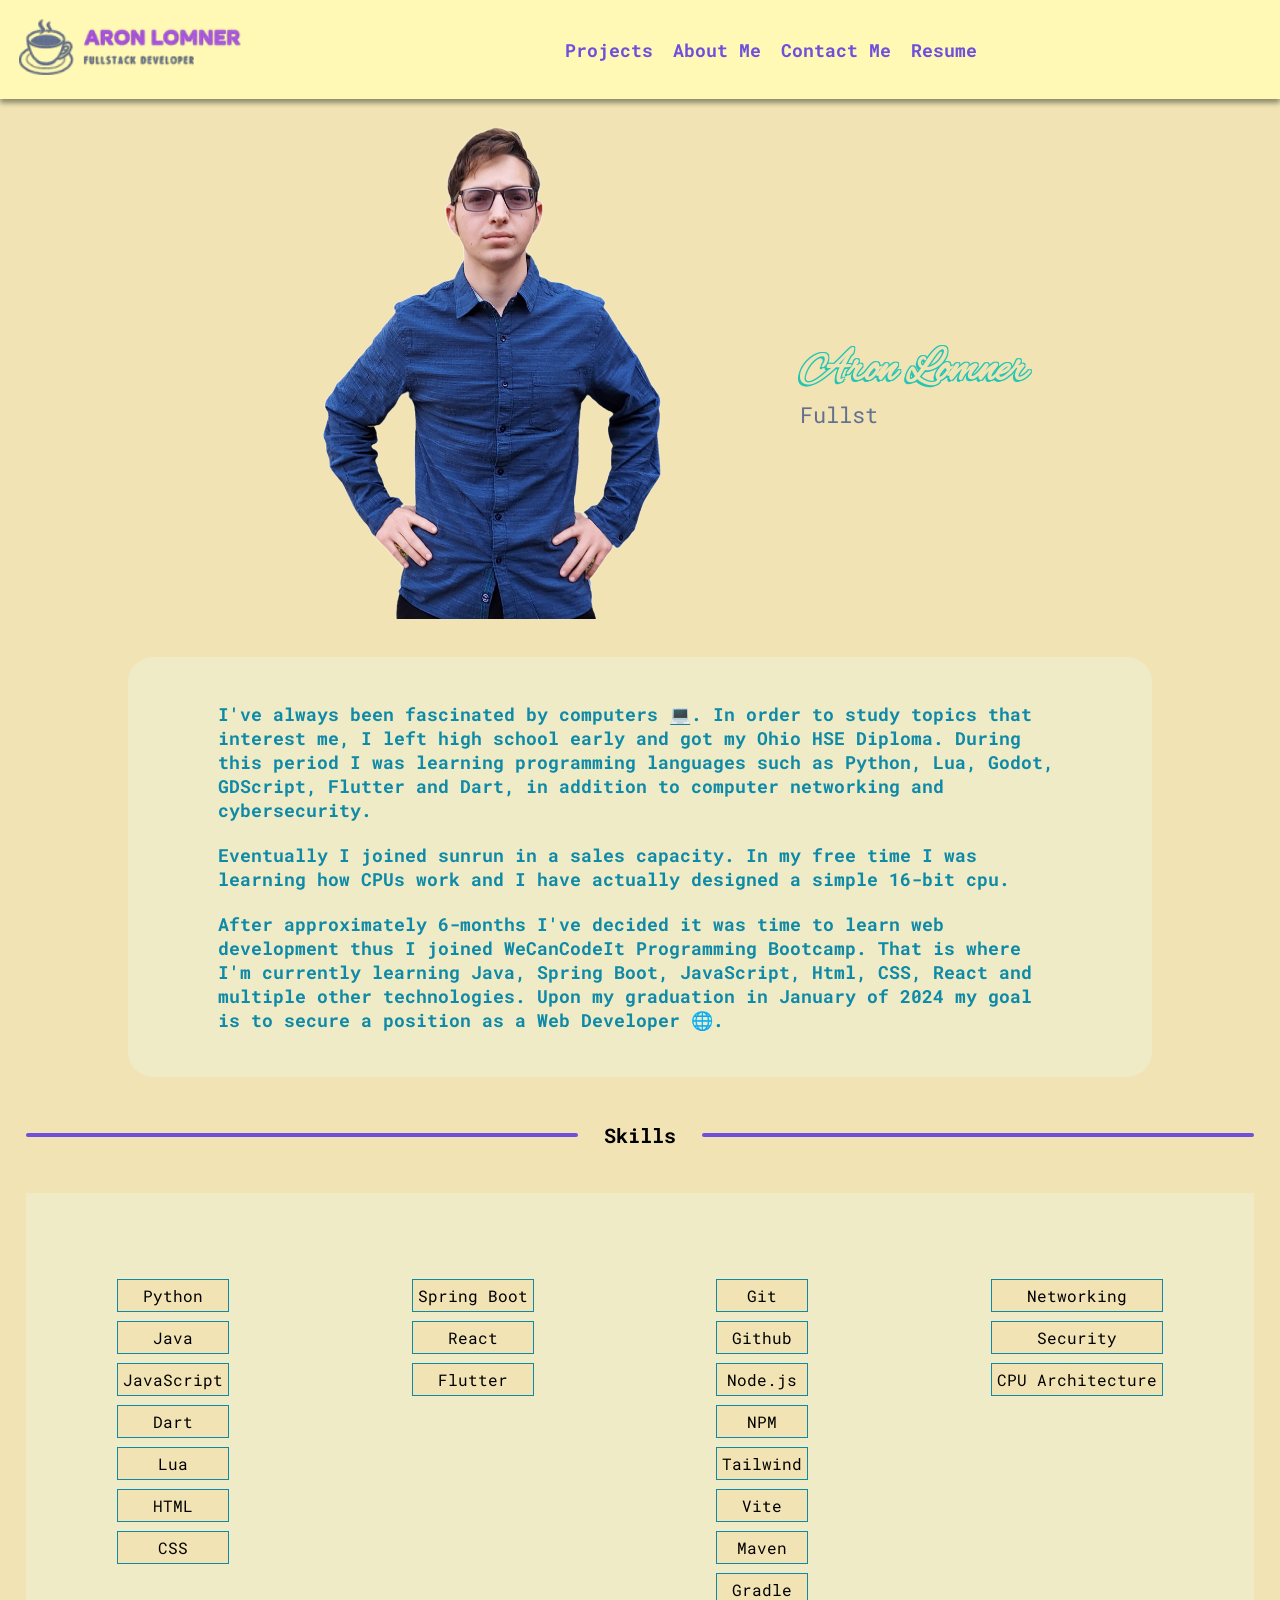
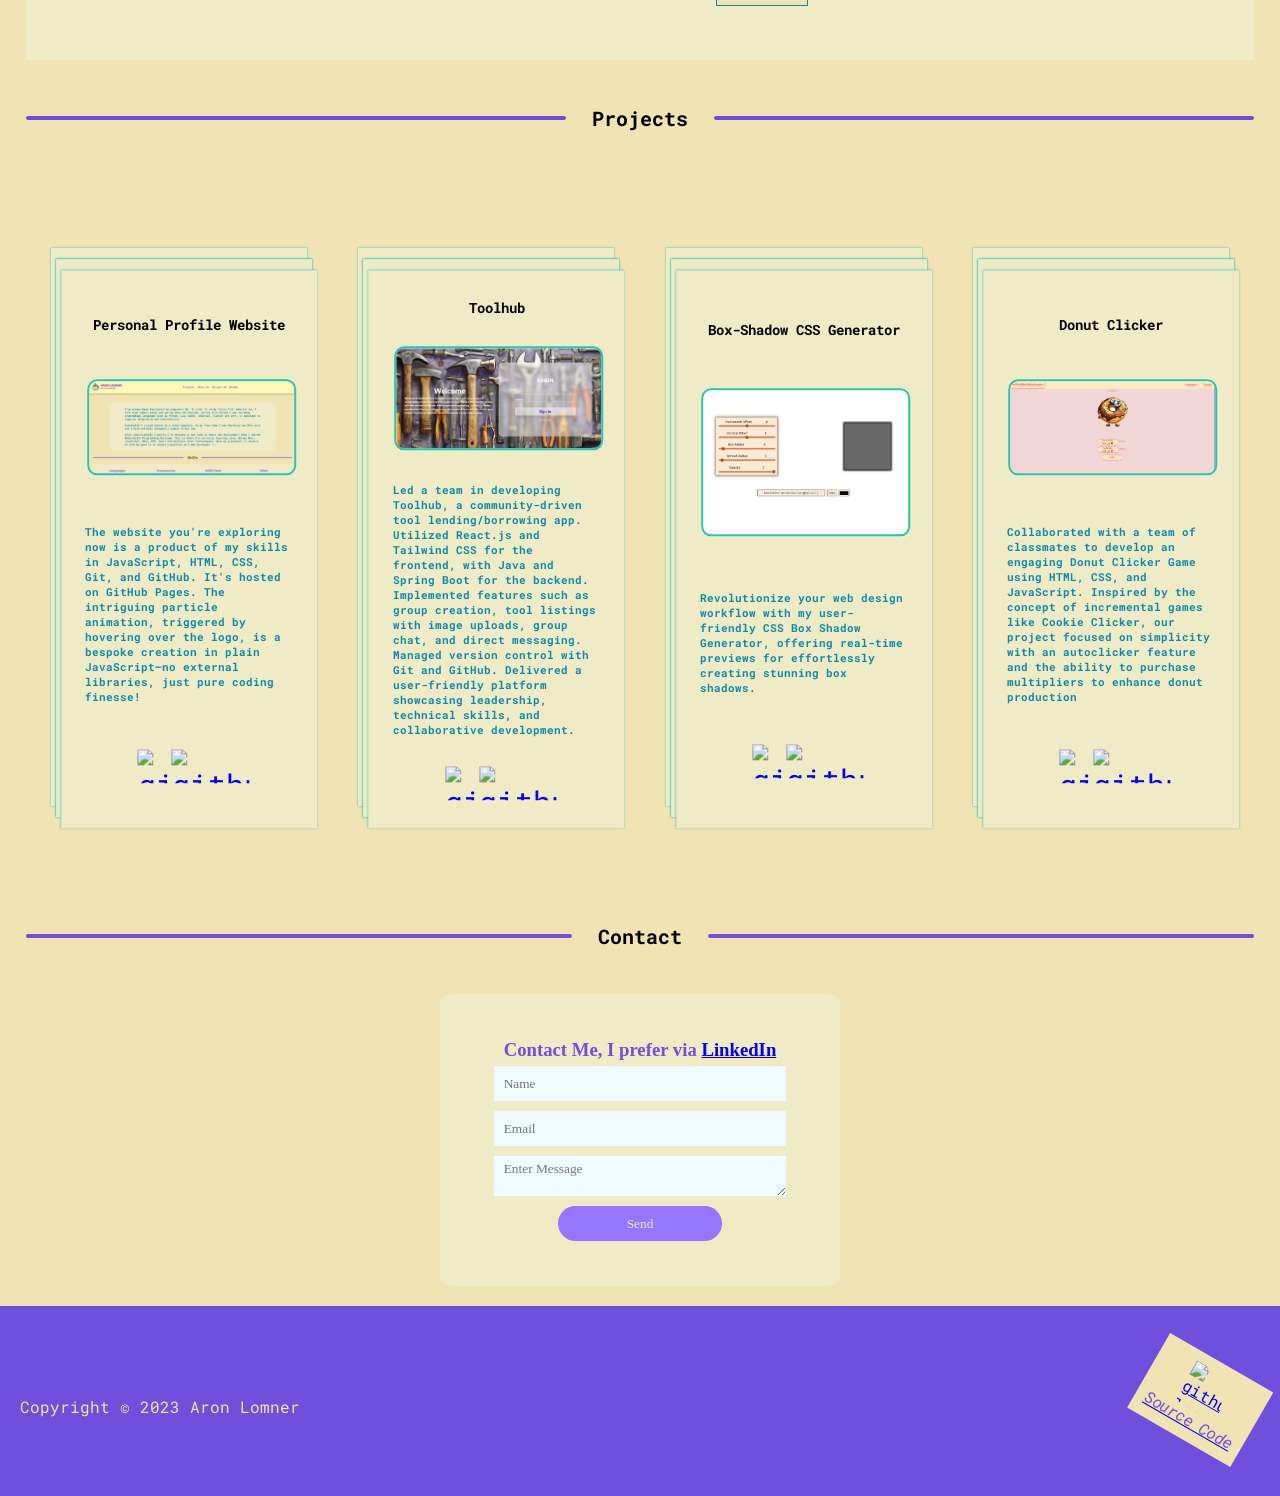
==== index.html @ 86269d7e "updated toolhub image link index.html" ====
<!DOCTYPE html>
<html lang="en">
  <head>
    <meta charset="UTF-8" />
    <meta name="viewport" content="width=device-width, initial-scale=1.0" />
    <link rel="stylesheet" href="styles.css" />
    <link rel="preconnect" href="https://fonts.googleapis.com" />
    <link rel="preconnect" href="https://fonts.gstatic.com" crossorigin />
    <link
      href="https://fonts.googleapis.com/css2?family=Orbitron&display=swap"
      rel="stylesheet"
    />
    <link
      href="https://fonts.googleapis.com/css2?family=Roboto+Mono&display=swap"
      rel="stylesheet"
    />
    <link
      href="https://fonts.googleapis.com/css2?family=Kumar+One+Outline&display=swap"
      rel="stylesheet"
    />
    <link
      href="https://fonts.googleapis.com/css2?family=Knewave&display=swap"
      rel="stylesheet"
    />
    <link
      href="https://fonts.googleapis.com/css2?family=Alex+Brush&display=swap"
      rel="stylesheet"
    />
    <title>Aron Lomner</title>
  </head>

  <body>
    <div id="navbar">
      <a href="/" id="logo"></a>
      <div class="buttons">
        <div id="projects"><a href="#projects-section">Projects</a></div>
        <div id="about-me"><a href="#bio">About Me</a></div>
        <div id="contact"><a href="#contact-section">Contact Me</a></div>
        <div id="resume">
          <a
            href="/assets//other/public_software_engineer_resume.pdf"
            target="_blank"
            >Resume</a
          >
        </div>
      </div>
      <div id="hamburger-menu">
        <div class="line l1"></div>
        <div class="line l2"></div>
        <div class="line l3"></div>
      </div>
    </div>
    <div id="cover">
      <div id="section">
        <img id="me" src="/assets/images/me3.png" alt="picture of me" />
        <div id="container">
          <div id="greeting"></div>
          <div id="name"></div>
          <div id="occupation"></div>
        </div>
      </div>
      <div id="bio">
        <p>
          I've always been fascinated by computers 💻. In order to study topics
          that interest me, I left high school early and got my Ohio HSE
          Diploma. During this period I was learning programming languages such
          as Python, Lua, Godot, GDScript, Flutter and Dart, in addition to
          computer networking and cybersecurity.
        </p>
        <br />
        <p>
          Eventually I joined sunrun in a sales capacity. In my free time I was
          learning how CPUs work and I have actually designed a simple 16-bit
          cpu.
        </p>
        <br />
        <p>
          After approximately 6-months I've decided it was time to learn web
          development thus I joined WeCanCodeIt Programming Bootcamp. That is
          where I'm currently learning Java, Spring Boot, JavaScript, Html, CSS,
          React and multiple other technologies. Upon my graduation in January
          of 2024 my goal is to secure a position as a Web Developer 🌐.
        </p>
      </div>
    </div>
    <div class="divider">
      <div class="divline"></div>
      <div class="divider_text">Skills</div>
      <div class="divline"></div>
    </div>
    <div class="skills_section">
      <ul class="skill_category">
        <h1 class="skill_title">Languages</h1>
        <li class="skill">Python</li>
        <li class="skill">Java</li>
        <li class="skill">JavaScript</li>
        <li class="skill">Dart</li>
        <li class="skill">Lua</li>
        <li class="skill">HTML</li>
        <li class="skill">CSS</li>
      </ul>
      <ul class="skill_category">
        <h1 class="skill_title">Frameworks</h1>
        <li class="skill">Spring Boot</li>
        <li class="skill">React</li>
        <li class="skill">Flutter</li>
      </ul>
      <ul class="skill_category">
        <h1 class="skill_title">Build Tools</h1>
        <li class="skill">Git</li>
        <li class="skill">Github</li>
        <li class="skill">Node.js</li>
        <li class="skill">NPM</li>
        <li class="skill">Tailwind</li>
        <li class="skill">Vite</li>
        <li class="skill">Maven</li>
        <li class="skill">Gradle</li>
      </ul>
      <ul class="skill_category">
        <h1 class="skill_title">Other</h1>
        <p class="skill">Networking</p>
        <p class="skill">Security</p>
        <p class="skill">CPU Architecture</p>
      </ul>
    </div>
    <div class="divider">
      <div class="divline"></div>
      <div class="divider_text">Projects</div>
      <div class="divline"></div>
    </div>
    <div id="projects-section">
      <div class="project_container">
        <div class="project_bg bg0"></div>
        <div class="project_bg bg1"></div>
        <div class="project_bg bg2"></div>
        <div class="project_bg bg3 project">
          <h1 class="project_title">Personal Profile Website</h1>
          <a class="project_img_anchor" href="/" target="_blank"
            ><img
              class="project_img"
              src="/assets/images/personalprofile.png"
              alt="this website"
          /></a>

          <p class="project_description">
            The website you're exploring now is a product of my skills in
            JavaScript, HTML, CSS, Git, and GitHub. It's hosted on GitHub Pages.
            The intriguing particle animation, triggered by hovering over the
            logo, is a bespoke creation in plain JavaScript—no external
            libraries, just pure coding finesse!
          </p>
          <div class="icons">
            <a
              href="https://github.com/Aron-Lomner/aron-lomner.github.io"
              target="_blank"
              class="github_icon"
              ><img
                src="/assets/images/github-mark.png"
                alt="github-logo"
                class="icon_logo"
              />
              <img
                src="/assets//images/GitHub_Logo.png"
                alt="github-text-logo"
                class="test_logo"
              />
            </a>
          </div>
        </div>
      </div>
      <div class="project_container">
        <div class="project_bg bg0"></div>
        <div class="project_bg bg1"></div>
        <div class="project_bg bg2"></div>
        <div class="project_bg bg3 project">
          <h1 class="project_title">Toolhub</h1>
          <a
            class="project_img_anchor"
              href="https://github.com/Aron-Lomner/tool_hub.git"
            target="_blank"
            ><img
              class="project_img"
              src="/assets/images/toolhub.png"
              alt="toolhub web app"
          /></a>

          <p class="project_description">
            Led a team in developing Toolhub, a community-driven tool
            lending/borrowing app. Utilized React.js and Tailwind CSS for the
            frontend, with Java and Spring Boot for the backend. Implemented
            features such as group creation, tool listings with image uploads,
            group chat, and direct messaging. Managed version control with Git
            and GitHub. Delivered a user-friendly platform showcasing
            leadership, technical skills, and collaborative development.
          </p>
          <div class="icons">
            <a
              href="https://github.com/Aron-Lomner/tool_hub.git"
              target="_blank"
              class="github_icon"
              ><img
                src="/assets/images/github-mark.png"
                alt="github-logo"
                class="icon_logo"
              />
              <img
                src="/assets//images/GitHub_Logo.png"
                alt="github-text-logo"
                class="test_logo"
              />
            </a>
          </div>
        </div>
      </div>
      <div class="project_container">
        <div class="project_bg bg0"></div>
        <div class="project_bg bg1"></div>
        <div class="project_bg bg2"></div>
        <div class="project_bg bg3 project">
          <h1 class="project_title">Box-Shadow CSS Generator</h1>
          <a
            class="project_img_anchor"
            href="https://www.aronlomner.com/css-box-shadow-generator/"
            target="_blank"
            ><img
              class="project_img"
              src="/assets/images/shadow-gen.png"
              alt="box shadow generator website"
          /></a>

          <p class="project_description">
            Revolutionize your web design workflow with my user-friendly CSS Box
            Shadow Generator, offering real-time previews for effortlessly
            creating stunning box shadows.
          </p>
          <div class="icons">
            <a
              href="https://github.com/Aron-Lomner/css-box-shadow-generator"
              target="_blank"
              class="github_icon"
              ><img
                src="/assets/images/github-mark.png"
                alt="github-logo"
                class="icon_logo"
              />
              <img
                src="/assets//images/GitHub_Logo.png"
                alt="github-text-logo"
                class="test_logo"
              />
            </a>
          </div>
        </div>
      </div>
      <div class="project_container">
        <div class="project_bg bg0"></div>
        <div class="project_bg bg1"></div>
        <div class="project_bg bg2"></div>
        <div class="project_bg bg3 project">
          <h1 class="project_title">Donut Clicker</h1>
          <a
            class="project_img_anchor"
            href="https://www.aronlomner.com/Donut_Clicker/"
            target="_blank"
            ><img
              class="project_img"
              src="/assets/images/donut_clickerpng.png"
              alt="donut clicker game"
          /></a>

          <p class="project_description">
            Collaborated with a team of classmates to develop an engaging Donut
            Clicker Game using HTML, CSS, and JavaScript. Inspired by the
            concept of incremental games like Cookie Clicker, our project
            focused on simplicity with an autoclicker feature and the ability to
            purchase multipliers to enhance donut production
          </p>
          <div class="icons">
            <a
              href="https://github.com/Aron-Lomner/Donut_Clicker/"
              target="_blank"
              class="github_icon"
              ><img
                src="/assets/images/github-mark.png"
                alt="github-logo"
                class="icon_logo"
              />
              <img
                src="/assets//images/GitHub_Logo.png"
                alt="github-text-logo"
                class="test_logo"
              />
            </a>
          </div>
        </div>
      </div>
    </div>
    <div class="divider">
      <div class="divline"></div>
      <div class="divider_text">Contact</div>
      <div class="divline"></div>
    </div>
    <div id="contact-section">
      <div id="contact-parent">
        <!-- a6091169-d56b-48b0-9ea2-58126f3c40ed -->
        <form
          action="https://api.web3forms.com/submit"
          method="POST"
          class="contact"
        >
          <h3 class="contact">
            Contact Me, I prefer via
            <a href="https://www.linkedin.com/in/aron-lomner-032643299/"
              >LinkedIn</a
            >
          </h3>
          <input
            type="hidden"
            name="access_key"
            value="a6091169-d56b-48b0-9ea2-58126f3c40ed"
          />
          <input
            class="contact"
            type="text"
            name="name"
            required
            placeholder="Name"
          />
          <input
            class="contact"
            type="email"
            name="email"
            required
            placeholder="Email"
          />
          <textarea
            placeholder="Enter Message"
            class="contact"
            name="message"
            required
          ></textarea>
          <input
            type="hidden"
            name="redirect"
            value="https://web3forms.com/success"
          />
          <button class="contact" type="submit">Send</button>
        </form>
      </div>
    </div>
    <footer>
      <p class="footer">Copyright ©️ 2023 Aron Lomner</p>
      <a
        href="https://github.com/Aron-Lomner/aron-lomner.github.io"
        target="_blank"
        class="footer"
      >
        <img
          src="assets/images/github-mark.png"
          alt="github logo"
          class="footer"
        />
        <p class="footer view-source">Source Code</p>
      </a>
    </footer>
  </body>
  <script type="module" src="/js/particles.js"></script>
  <script type="module" src="/js/main.js"></script>
</html>
---- styles.css ----
/* #627091
#A650DC */
:root {
    --main-color: rgb(241, 227, 179);
    --second-bg: rgb(238, 235, 198);
    --secondary-color: #0e8aa8;
    --color3: rgb(36, 197, 181);
    --color4: rgb(7, 107, 99);
    --purple: #6e50dc;
    --purple-light: #9476ff;
    --navbar: rgb(255, 249, 181);
    --navbar-shadow: rgb(141, 140, 107);
}

* {
    margin: 0;
    padding: 0;
}

body {
    background-color: var(--main-color);
    color: var(--color5);
    font-family: "Roboto Mono";
}



/* navbar */
#navbar {
    z-index: 10;
    position: sticky;
    top: 0px;
    display: flex;
    justify-content: space-between;
    align-items: center;
    background-color: var(--navbar);
    color: var(--purple);
    box-shadow: 0px 4px 5px 0px var(--navbar-shadow);
}

.buttons {
    display: flex;
}

.buttons div {
    margin: 10px;
}

.buttons a {
    color: inherit;
    text-decoration: none;
    font-size: large;
    font-weight: bold;
}

.buttons a:hover {
    text-decoration: underline var(--secondary-color) 3px;
}

#logo {
    margin: 10px;
}



#hamburger-menu {
    display: hidden;
}



/* Cover */
#section {
    display: flex;
    flex-wrap: wrap;
    justify-content: center;
    align-items: center;
    margin: 0px 10% 0px 10%;
    /* border-bottom: 2px solid #27d2fd; */
}

#me {
    margin: 20px 50px 20px 20px;
    width: 500px;
    max-width: 70vw;
}

#greeting {
    color: var(--purple);
    font-size: 28px;
    font-weight: 700;
    font-family: "kumar One Outline";
    text-align: center;
}

#name {
    color: var(--main-color);
    text-shadow: -2px 2px 0px var(--color3),
        1px -1px 0px var(--color3), 1px 1px 0px var(--color3),
        -1px -1px 0px var(--color3);
    font-family: "Alex Brush";
    font-size: 46px;
    font-weight: 800;
}

#occupation {
    color: #627091;
    font-size: 22px;
    width: 251px;
    margin-bottom: 2vh;
}

#bio {
    background-color: var(--second-bg);
    border-radius: 25px;
    margin-left: 10vw;
    margin-right: 10vw;
    padding: 5vh 7vw;
}

#bio p {
    color: var(--secondary-color);
    font-family: "Roboto Mono";
    font-size: large;
    font-weight: bold;
}

/* Divide */
.divider {
    display: flex;
    justify-content: center;
    align-items: center;
    margin: 5vh 2vw;
}

.divline {
    height: 4px;
    width: 100vw;
    background-color: var(--purple);
    border-radius: 50px;
}

.divider_text {
    margin: 0px 2vw;
    font-size: 20px;
    font-weight: 900;
}

/* Skills */
.skills_section {
    background: var(--second-bg);
    display: flex;
    justify-content: space-around;
    flex-wrap: wrap;
    margin: 2vh 2vw;
}

.skill_category {
    list-style: none;
    padding: 5vh 5vw;
}

.skill_title {
    font-family: "kumar One Outline";
    color: var(--purple);
    font-size: large;
    text-align: center;
}

.skill {
    background: var(--main-color);
    margin: 1vh 1vw;
    padding: 5px;
    text-align: center;
    border: var(--secondary-color) solid 1px;
    /* border-radius: 25px; */
}

/* Project*/
#projects-section {
    display: flex;
    flex-direction: row;
    flex-wrap: wrap;
    justify-content: center;
    align-items: center;
}

.project_container {
    margin: 8vh 2vw;
}

.project_bg {
    width: 20vw;
    min-width: 230px;
    min-height: 62vh;
    background-color: var(--second-bg);
    box-shadow: 0px 0px 2px 0px var(--color3);
}

@media screen and (min-width: 601px) {


    .bg1,
    .bg2,
    .bg3 {
        position: absolute;
        transition: transform 0.5s ease;
    }

    .bg1 {
        z-index: 1;
        transform: translate(2%, -98%);
    }

    .bg2 {
        z-index: 2;
        transform: translate(2%, -98%);
    }

    .bg3 {
        z-index: 3;
        transform: translate(4%, -96%);
    }

    .project_container:hover .bg1 {
        transform: translate(4%, -96%);
    }

    .project_container:hover .bg2 {
        transform: translate(8%, -92%);
    }

    .project_container:hover .bg3 {
        transform: translate(12%, -88%);
    }
}

.project {
    display: flex;
    flex-direction: column;
    justify-content: space-evenly;
    align-items: center;
    width: 20vw;
}

.project_title {
    font-size: 14px;
    font-family: "Roboto Mono";
    text-align: center;
}

.project_img_anchor {
    width: 80%;
}

.project_img {
    width: 100%;
    border-radius: 10px;
    border: 2px solid var(--color3);
    transition: transform .5s ease;
}

.project_img:hover {
    transform: scale(1.25);
}

.project_description {
    color: var(--secondary-color);
    font-family: "Roboto Mono";
    font-size: 11px;
    font-weight: bold;
    margin: 0px 24px;
}

.icons {
    display: flex;
    flex-direction: row;
    justify-content: space-around;
    align-items: center;
    width: 100%;
}

.github_icon {
    height: 34px;
    aspect-ratio: 125/41;
    border-radius: 10px;
    margin: 0px;
}

.github_icon .icon_logo {
    height: 100%;

    aspect-ratio: 1;
}

.github_icon .test_logo {
    width: 80%;
}

.icons a {
    text-decoration: none;
    font-size: 30px;
    display: flex;
}


/* Contact me */
#contact-section {
    display: flex;
    justify-content: center;
}

#contact-parent {
    background: var(--second-bg);
    display: flex;
    justify-content: center;
    padding: 5vh 5vw;
    /* min-width: 50vw; */
    margin-bottom: 20px;
    border-radius: 10px;

}

h3.contact {
    color: var(--purple);
    font-family: "Roboto";
}

form.contact {
    display: flex;
    flex-direction: column;
    align-items: center;
}

input.contact,
textarea.contact {
    margin: 5px;
    height: 35px;
    min-width: 100%;
    border: none;
    border-radius: none;
    background-color: rgb(240, 251, 255);
    padding: 0px 10px;
    font-family: "Roboto";
}

input.contact:focus,
textarea.contact:focus {
    outline: none;
}

textarea.contact {
    padding-top: 5px;
}

button.contact {
    background-color: var(--purple-light);
    border: none;
    border-radius: 100px;
    height: 35px;
    min-width: 60%;
    color: var(--second-bg);
    font-family: "Roboto";
    margin-top: 5px;

}

button.contact:hover {
    background-color: var(--purple);
    cursor: pointer;
}

/* Footer */
footer {
    display: flex;
    align-items: center;
    justify-content: space-between;
    background-color: var(--purple);
    color: var(--main-color);
    padding: 10px 0px 0px 0px;
    height: 20vh;
    overflow-x: hidden;
    padding-left: 20px;
}

a.footer {
    right: 10px;
    display: flex;
    flex-direction: column;
    justify-content: center;
    align-items: center;
    background-color: var(--main-color);
    padding: 10px;
    margin: 10px;
    transform: rotateZ(30deg) translateX(-10%);
    transition: transform .5s ease;
}

a.footer:hover {
    transform: rotateZ(0deg);
}

img.footer {
    height: 5vh;
    width: 5vh;
}

p.footer.view-source {
    color: var(--purple);
    font-style: italic;
    text-align: center;
}

@media screen and (max-width: 600px) {
    a.footer {
        transform: rotate(0deg);
        margin: 0px;
    }

    footer {
        margin-right: 5px;
        margin-bottom: 5px;
    }

    .buttons {
        display: block;
        min-height: 100vh;
        position: fixed;
        flex-direction: column;
        top: 0;
        left: -250px;
        width: 250px;
        height: 100%;
        padding: 15vh 0px 0px 0px;
        background-color: var(--second-bg);
        transition: left 0.5s ease;
        z-index: 1;
    }

    .buttons.selected {
        left: 0px;
        padding: 15vh 0px 0px 0px;
    }

    .bg0,
    .bg1,
    .bg2 {
        display: none;
    }

    .bg3 {
        position: static;
    }

    .project_container {
        margin: 5vw 2vw;
    }

    .project_img:hover {
        transform: none;
    }

    #logo {
        margin-left: auto;
        margin-right: auto;
    }

    #hamburger-menu {
        display: flex;
        flex-direction: column;
        margin-right: 5vw;
        z-index: 2;
    }

    #hamburger-menu .line {
        display: visible;
        background-color: var(--purple);
        width: 40px;
        height: 5px;
        margin-top: 5px;
        border-radius: 10px;
        transition: transform 0.5s ease;
    }

    #hamburger-menu .l2 {
        transition: width .5s ease;
    }

    #hamburger-menu.selected .l2 {
        width: 0px;
    }


    #hamburger-menu.selected .l1 {
        transform: translateY(10px) rotate(45deg);
    }

    #hamburger-menu.selected .l3 {
        transform: translateY(-10px) rotate(-45deg);

    }




    #bio p {
        font-size: 11px;
        font-weight: normal;
    }


}

/* Make projects smaller to ensure the project transform animation doesn't push off screen and induce horizontal scroll bar for tiny screens (Galaxy Fold) */
@media screen and (max-width:300px) {
    .project_bg {
        min-width: 200px;
    }
}
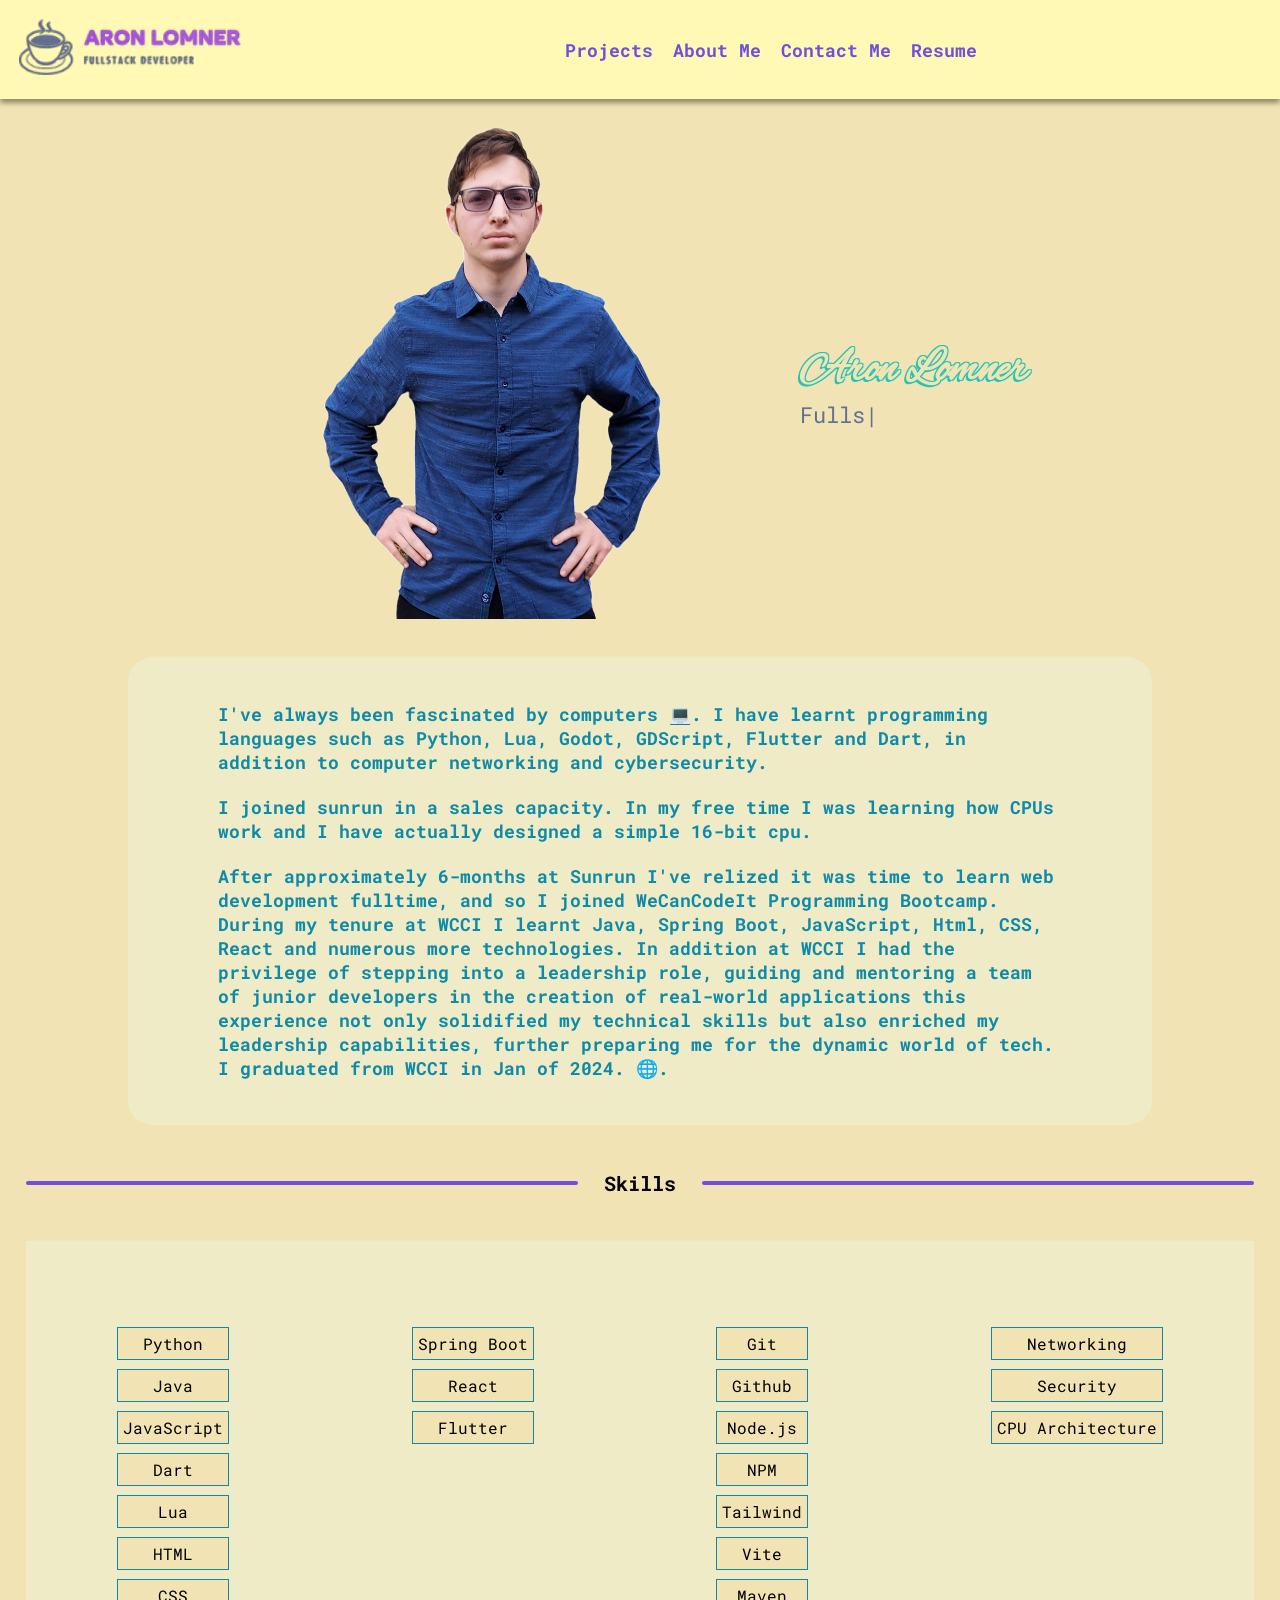
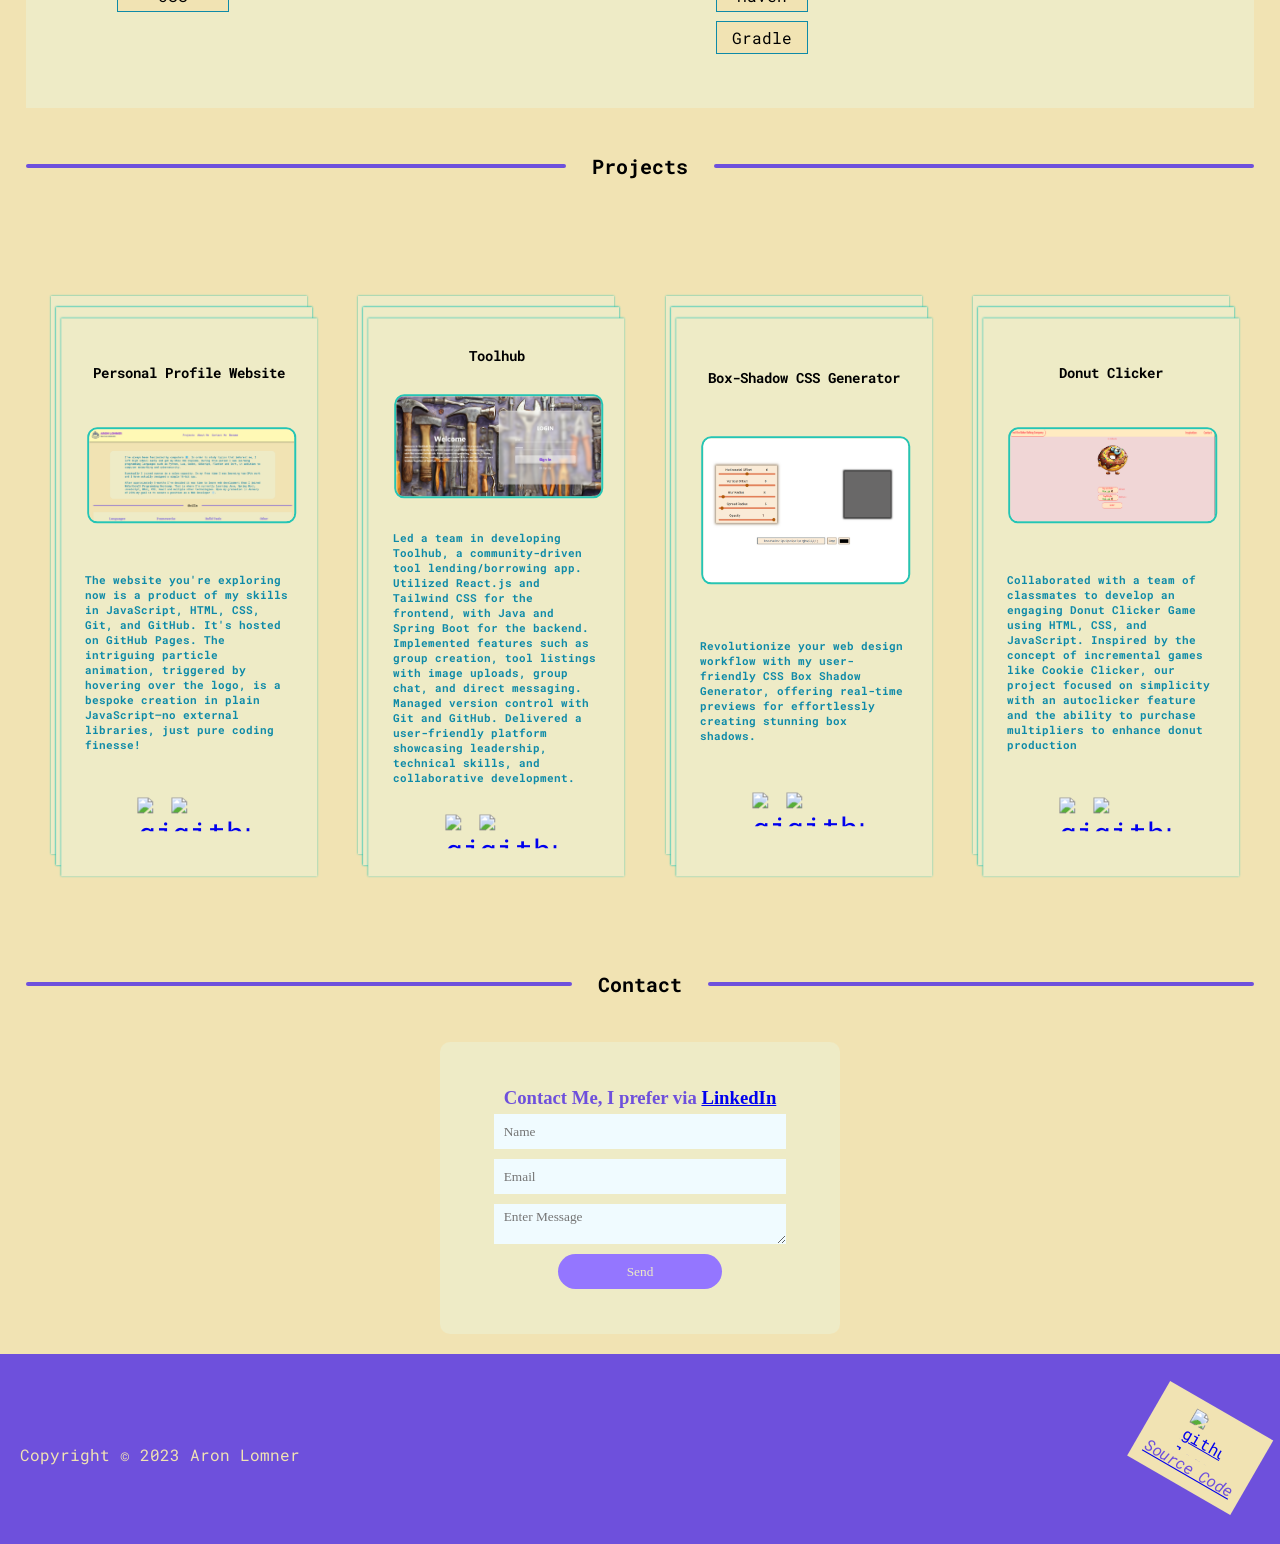
==== commit f26003c9: "Edited bio" ====
--- a/index.html
+++ b/index.html
@@ -61,25 +61,27 @@
       </div>
       <div id="bio">
         <p>
-          I've always been fascinated by computers 💻. In order to study topics
-          that interest me, I left high school early and got my Ohio HSE
-          Diploma. During this period I was learning programming languages such
-          as Python, Lua, Godot, GDScript, Flutter and Dart, in addition to
-          computer networking and cybersecurity.
+          I've always been fascinated by computers 💻. I have learnt programming
+          languages such as Python, Lua, Godot, GDScript, Flutter and Dart, in
+          addition to computer networking and cybersecurity.
         </p>
         <br />
         <p>
-          Eventually I joined sunrun in a sales capacity. In my free time I was
-          learning how CPUs work and I have actually designed a simple 16-bit
-          cpu.
+          I joined sunrun in a sales capacity. In my free time I was learning
+          how CPUs work and I have actually designed a simple 16-bit cpu.
         </p>
         <br />
         <p>
-          After approximately 6-months I've decided it was time to learn web
-          development thus I joined WeCanCodeIt Programming Bootcamp. That is
-          where I'm currently learning Java, Spring Boot, JavaScript, Html, CSS,
-          React and multiple other technologies. Upon my graduation in January
-          of 2024 my goal is to secure a position as a Web Developer 🌐.
+          After approximately 6-months at Sunrun I've relized it was time to
+          learn web development fulltime, and so I joined WeCanCodeIt
+          Programming Bootcamp. During my tenure at WCCI I learnt Java, Spring
+          Boot, JavaScript, Html, CSS, React and numerous more technologies. In
+          addition at WCCI I had the privilege of stepping into a leadership
+          role, guiding and mentoring a team of junior developers in the
+          creation of real-world applications this experience not only
+          solidified my technical skills but also enriched my leadership
+          capabilities, further preparing me for the dynamic world of tech. I
+          graduated from WCCI in Jan of 2024. 🌐.
         </p>
       </div>
     </div>
@@ -176,7 +178,7 @@
           <h1 class="project_title">Toolhub</h1>
           <a
             class="project_img_anchor"
-              href="https://github.com/Aron-Lomner/tool_hub.git"
+            href="https://github.com/2023-Fall-Java-Cohort/capstone-toolhub-toolhub"
             target="_blank"
             ><img
               class="project_img"
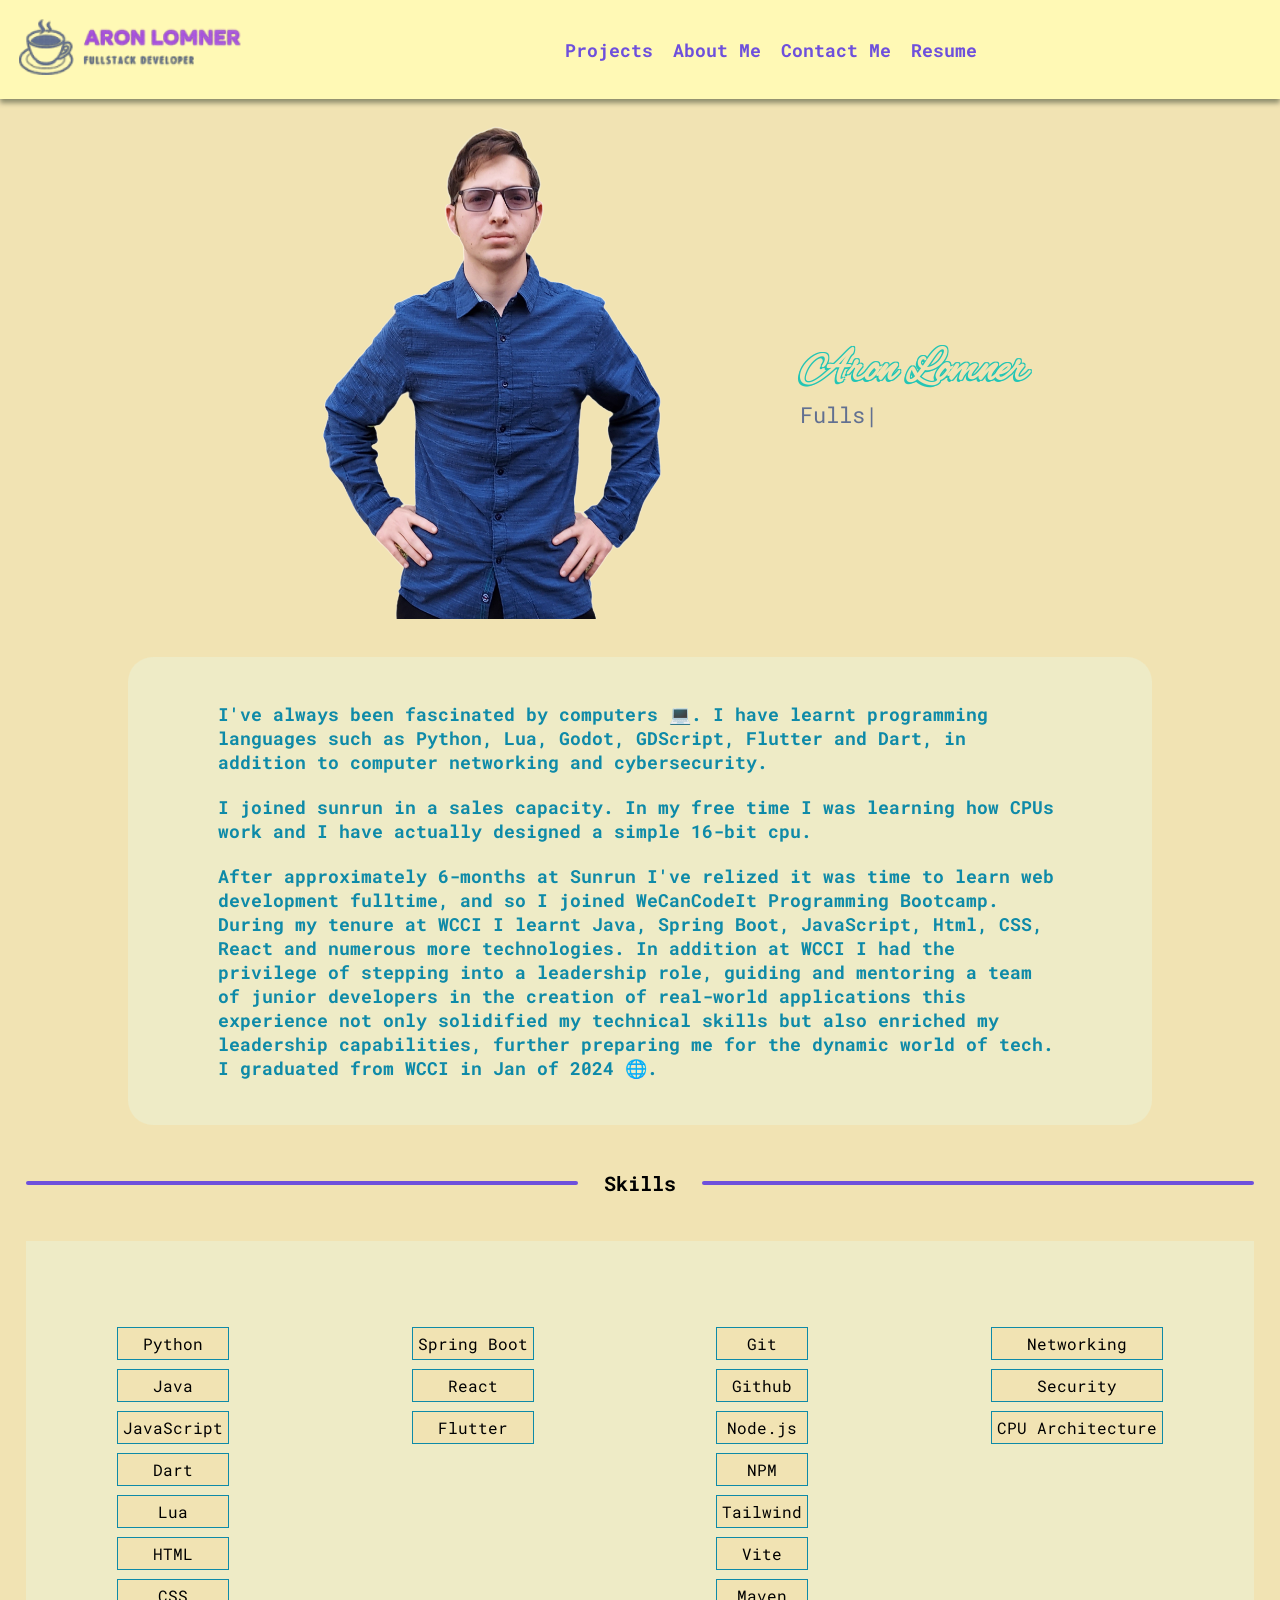
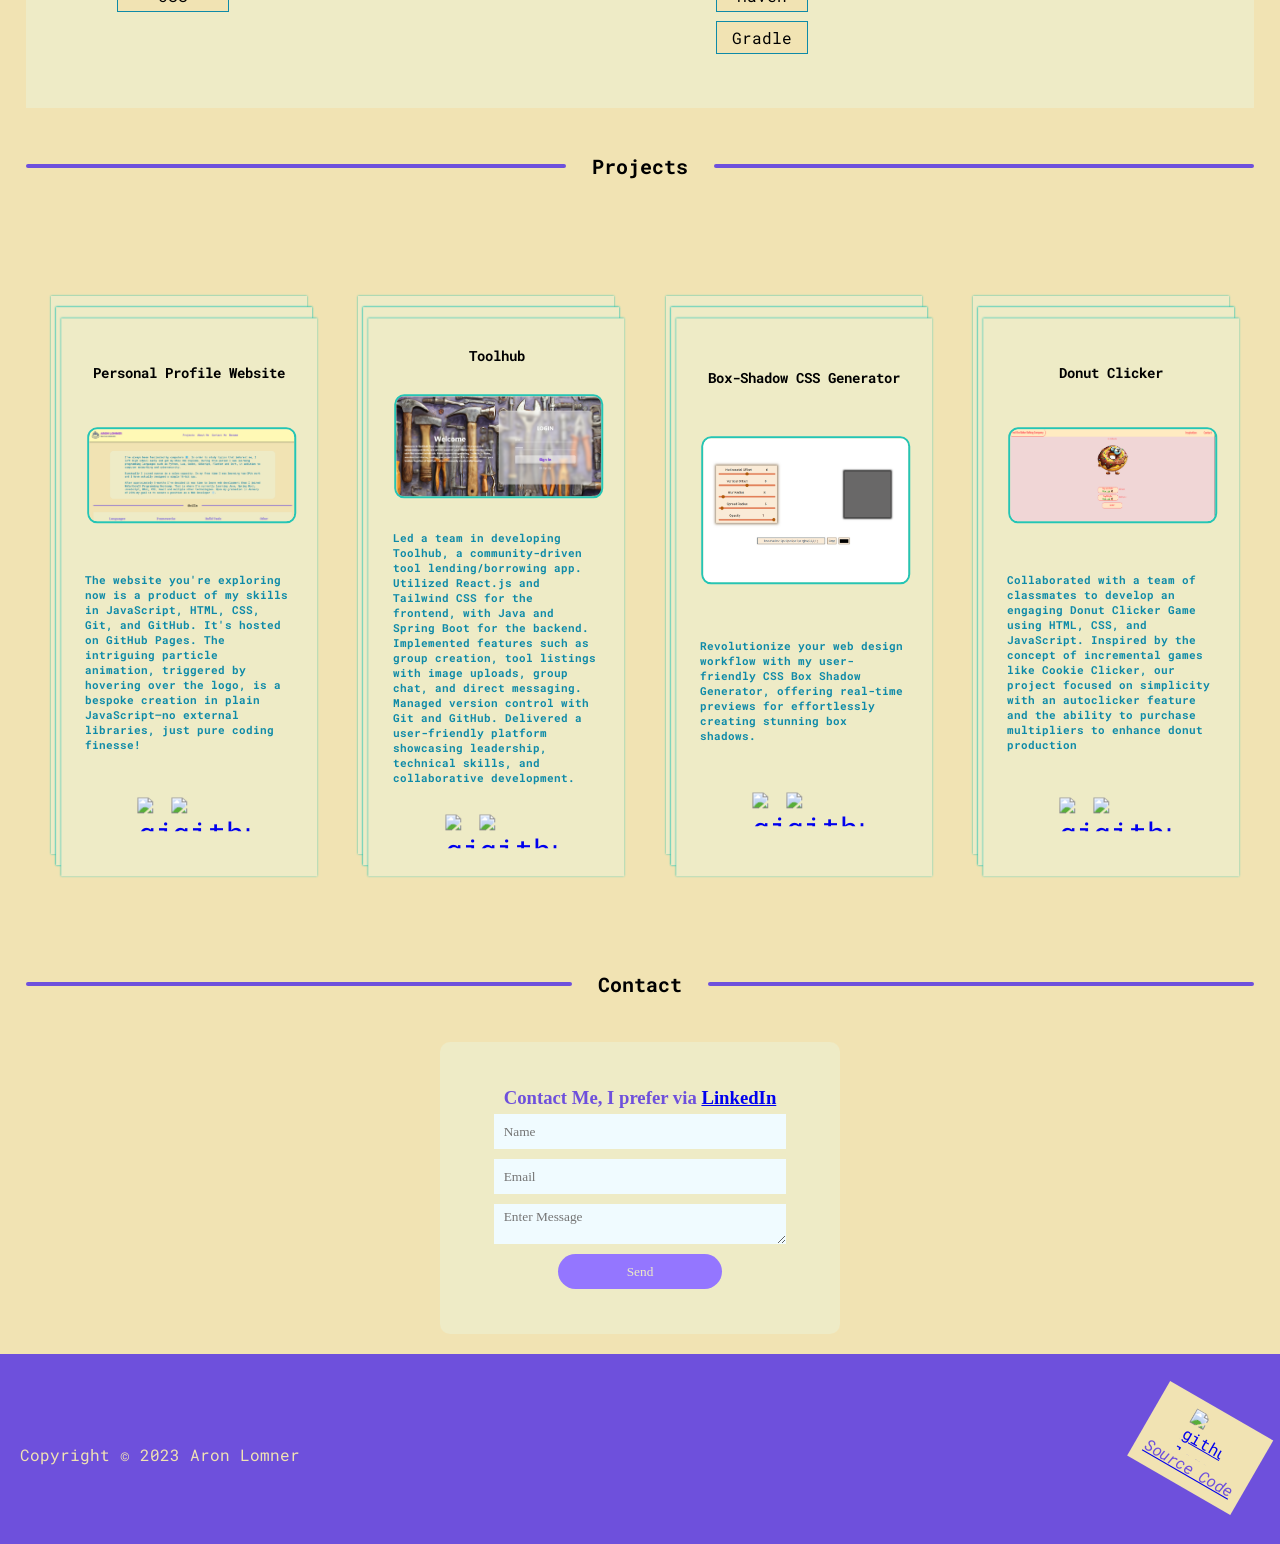
==== commit e7e67f03: "Edit bio" ====
--- a/index.html
+++ b/index.html
@@ -81,7 +81,7 @@
           creation of real-world applications this experience not only
           solidified my technical skills but also enriched my leadership
           capabilities, further preparing me for the dynamic world of tech. I
-          graduated from WCCI in Jan of 2024. 🌐.
+          graduated from WCCI in Jan of 2024 🌐.
         </p>
       </div>
     </div>
@@ -178,7 +178,7 @@
           <h1 class="project_title">Toolhub</h1>
           <a
             class="project_img_anchor"
-            href="https://github.com/2023-Fall-Java-Cohort/capstone-toolhub-toolhub"
+              href="https://github.com/Aron-Lomner/tool_hub.git"
             target="_blank"
             ><img
               class="project_img"
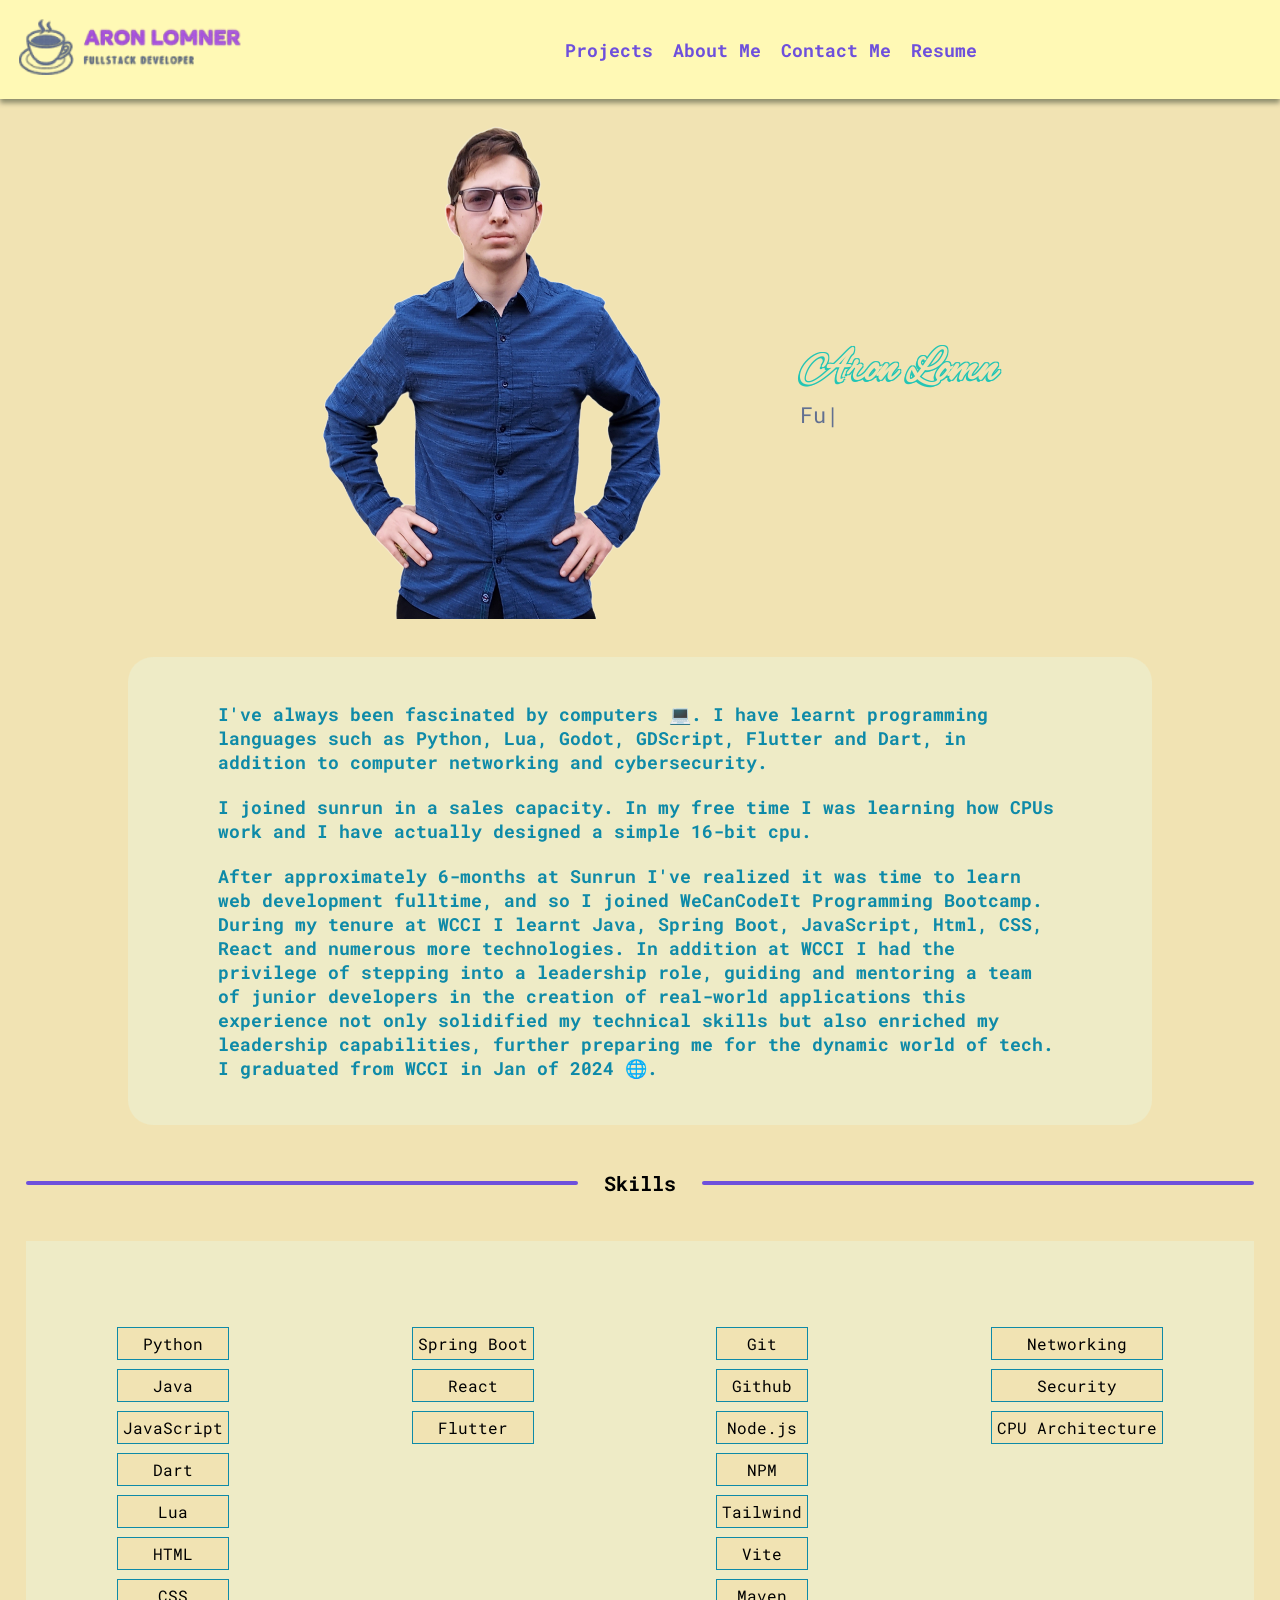
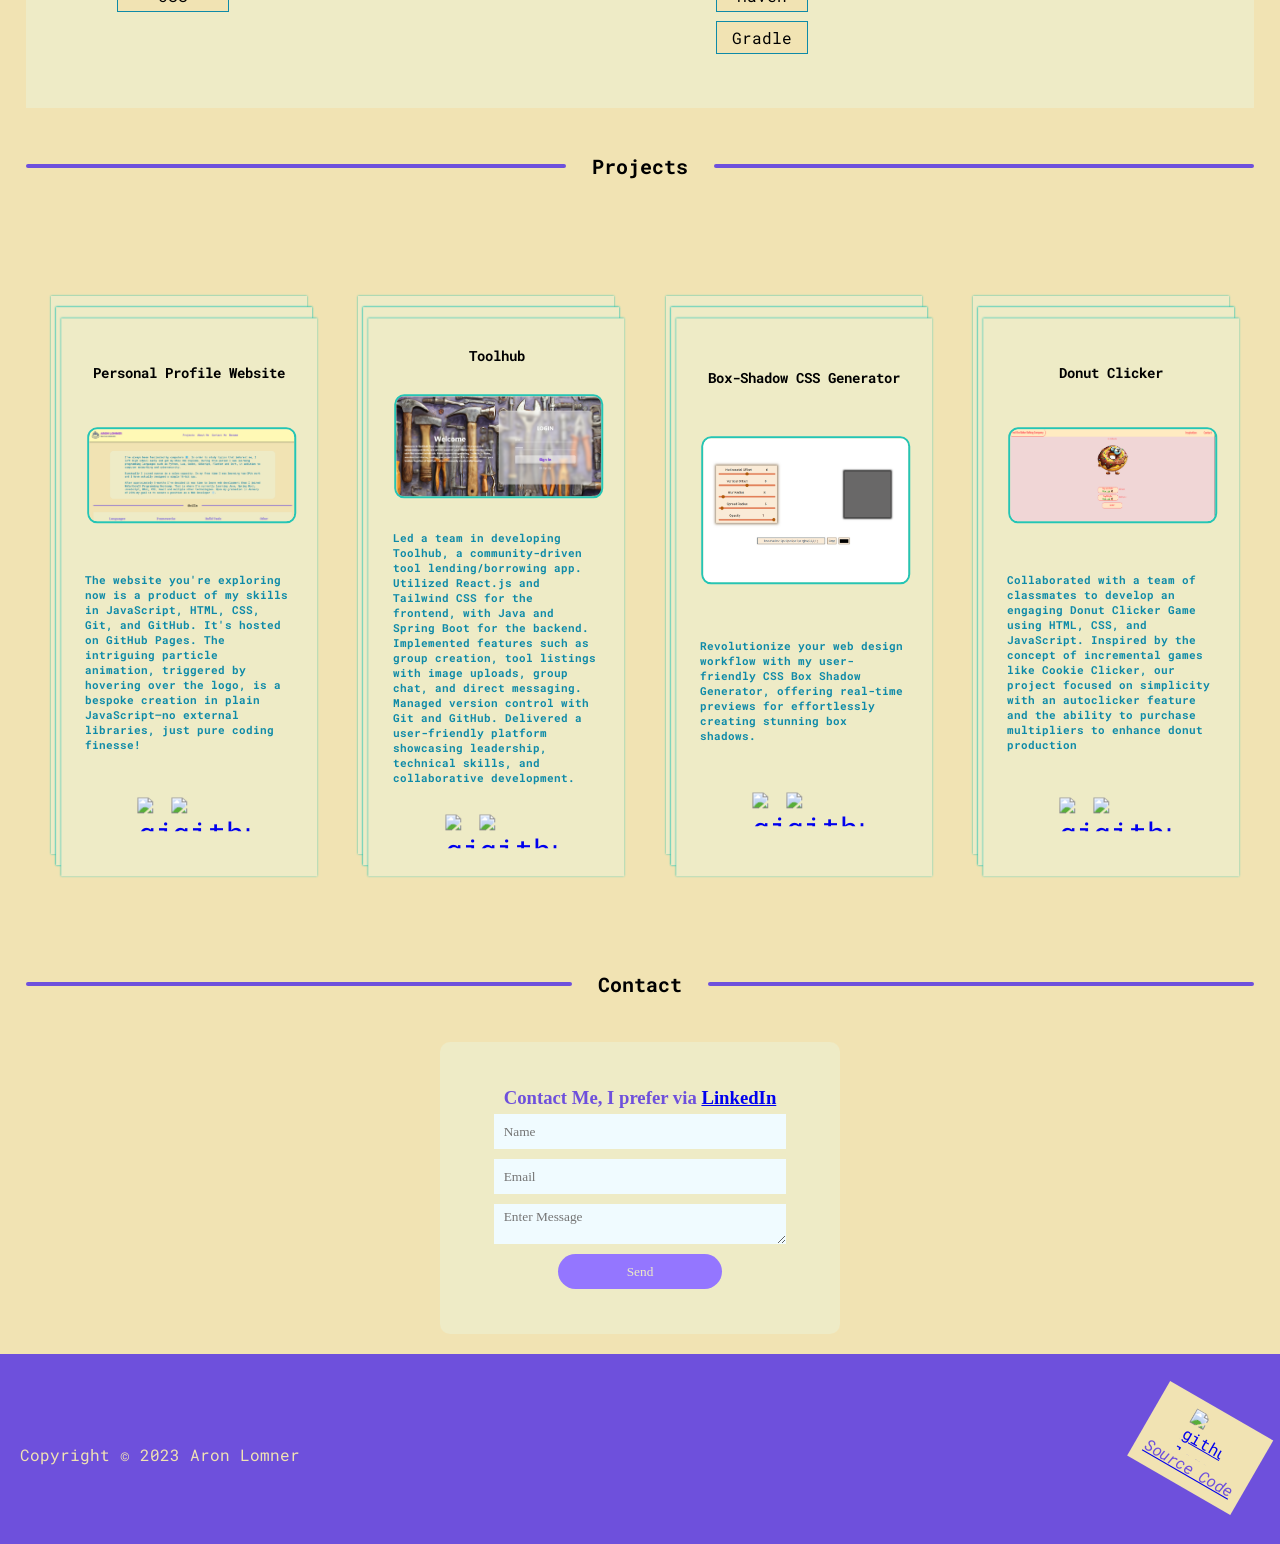
==== commit 579ef6e6: "Fixed typoindex.html" ====
--- a/index.html
+++ b/index.html
@@ -72,7 +72,7 @@
         </p>
         <br />
         <p>
-          After approximately 6-months at Sunrun I've relized it was time to
+          After approximately 6-months at Sunrun I've realized it was time to
           learn web development fulltime, and so I joined WeCanCodeIt
           Programming Bootcamp. During my tenure at WCCI I learnt Java, Spring
           Boot, JavaScript, Html, CSS, React and numerous more technologies. In
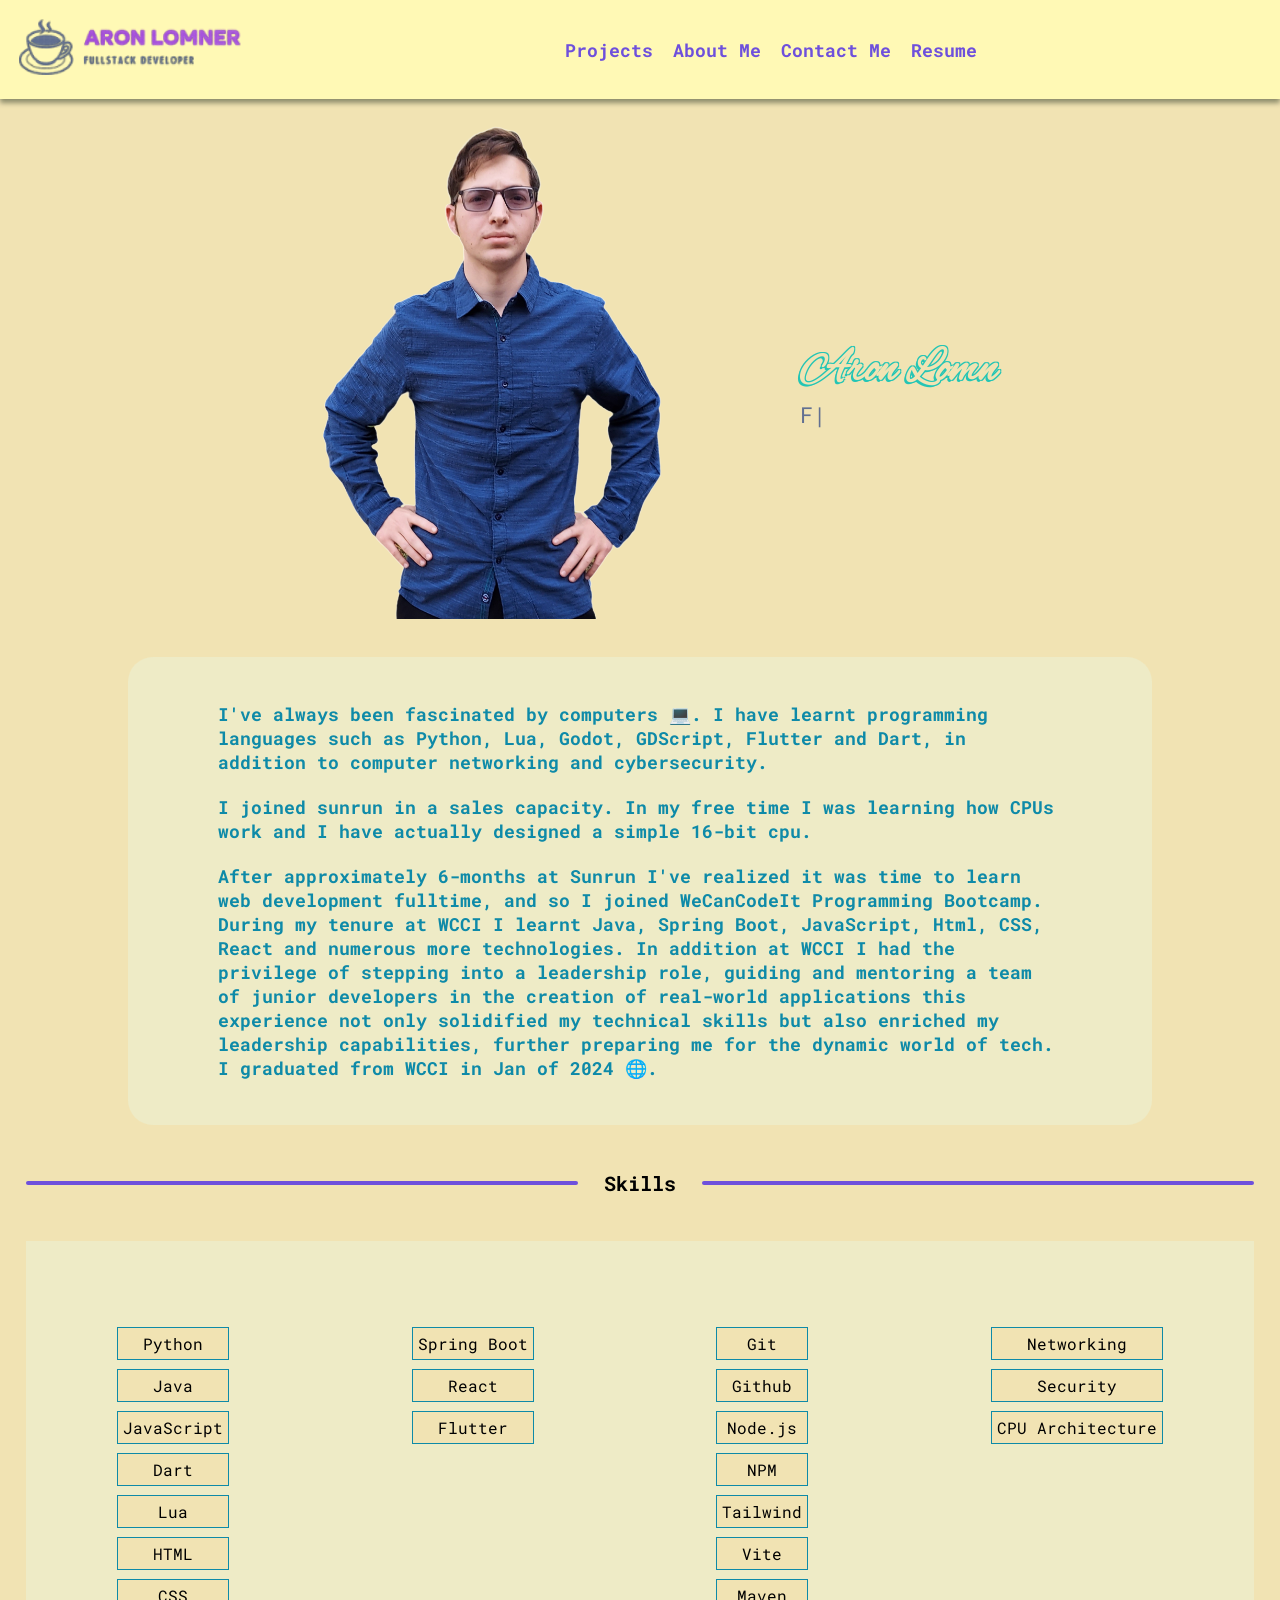
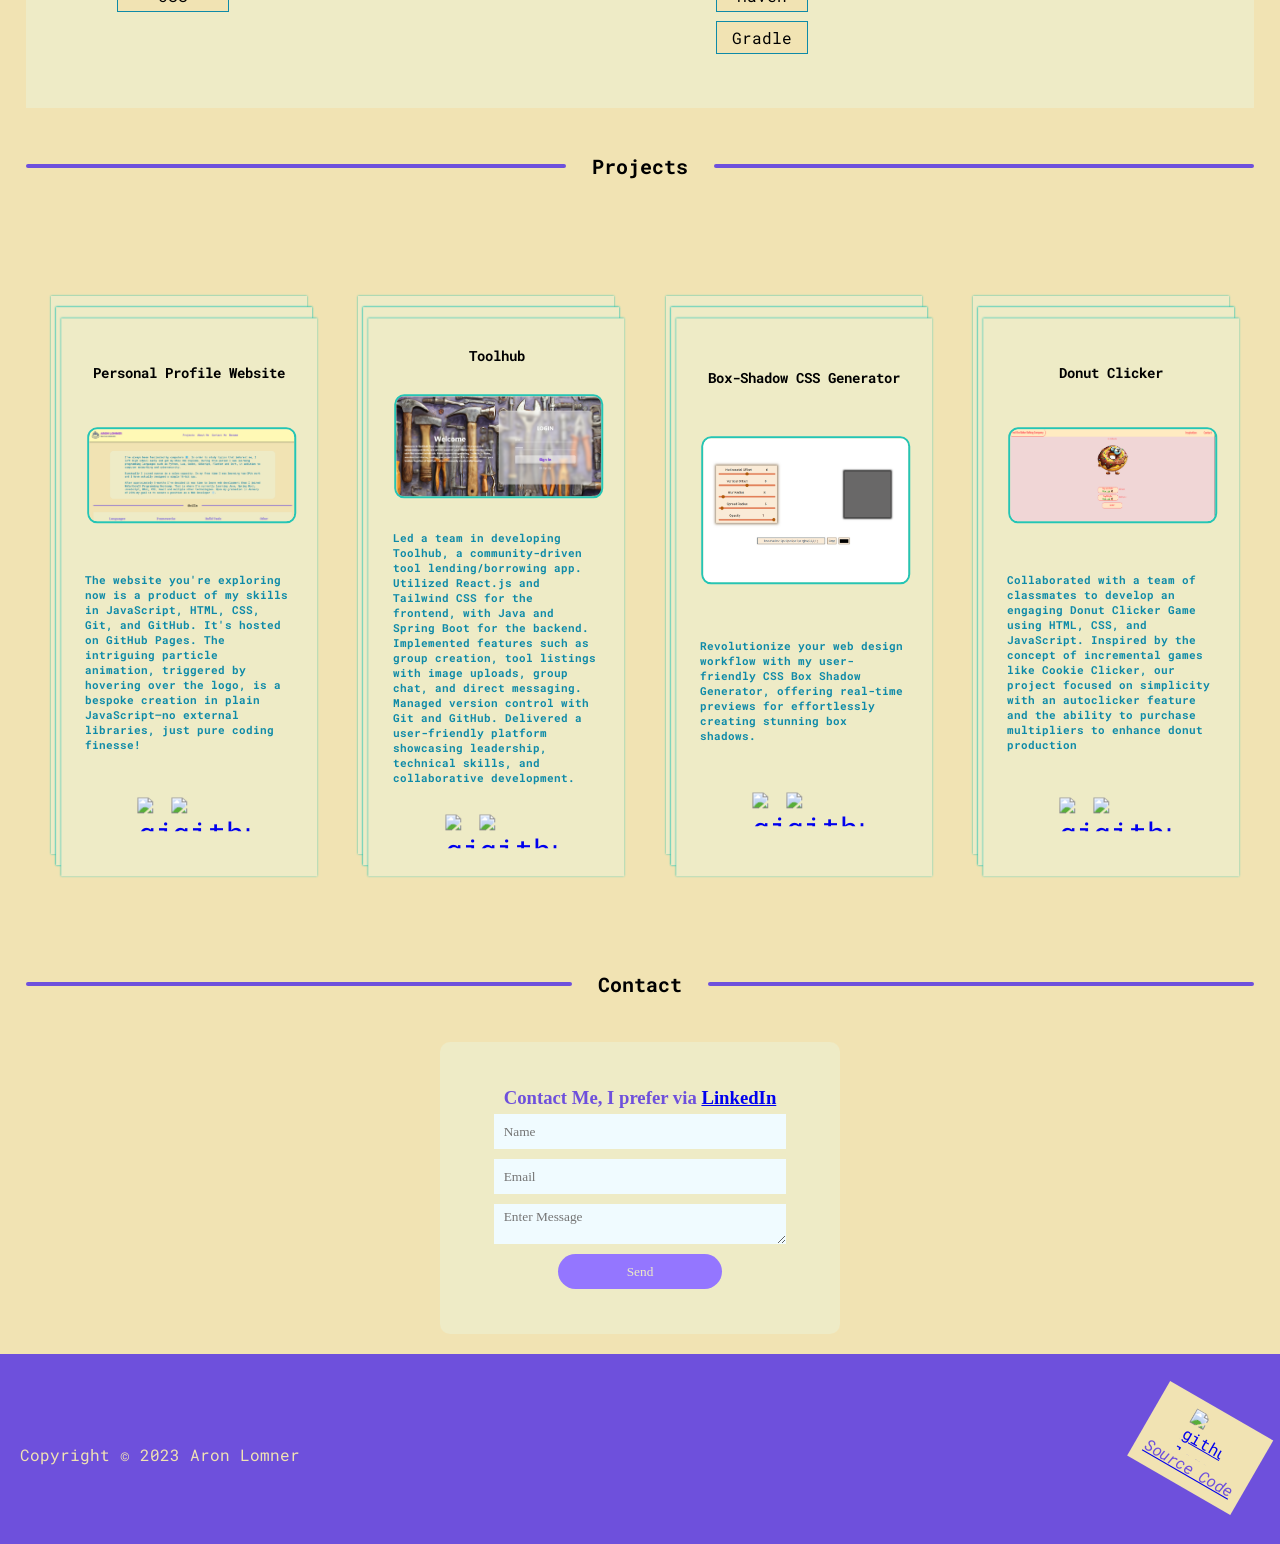
==== commit 7ba66374: "Update resume" ====
--- a/index.html
+++ b/index.html
@@ -38,7 +38,7 @@
         <div id="contact"><a href="#contact-section">Contact Me</a></div>
         <div id="resume">
           <a
-            href="/assets//other/public_software_engineer_resume.pdf"
+            href="/assets//other/aron_public_resume.pdf"
             target="_blank"
             >Resume</a
           >
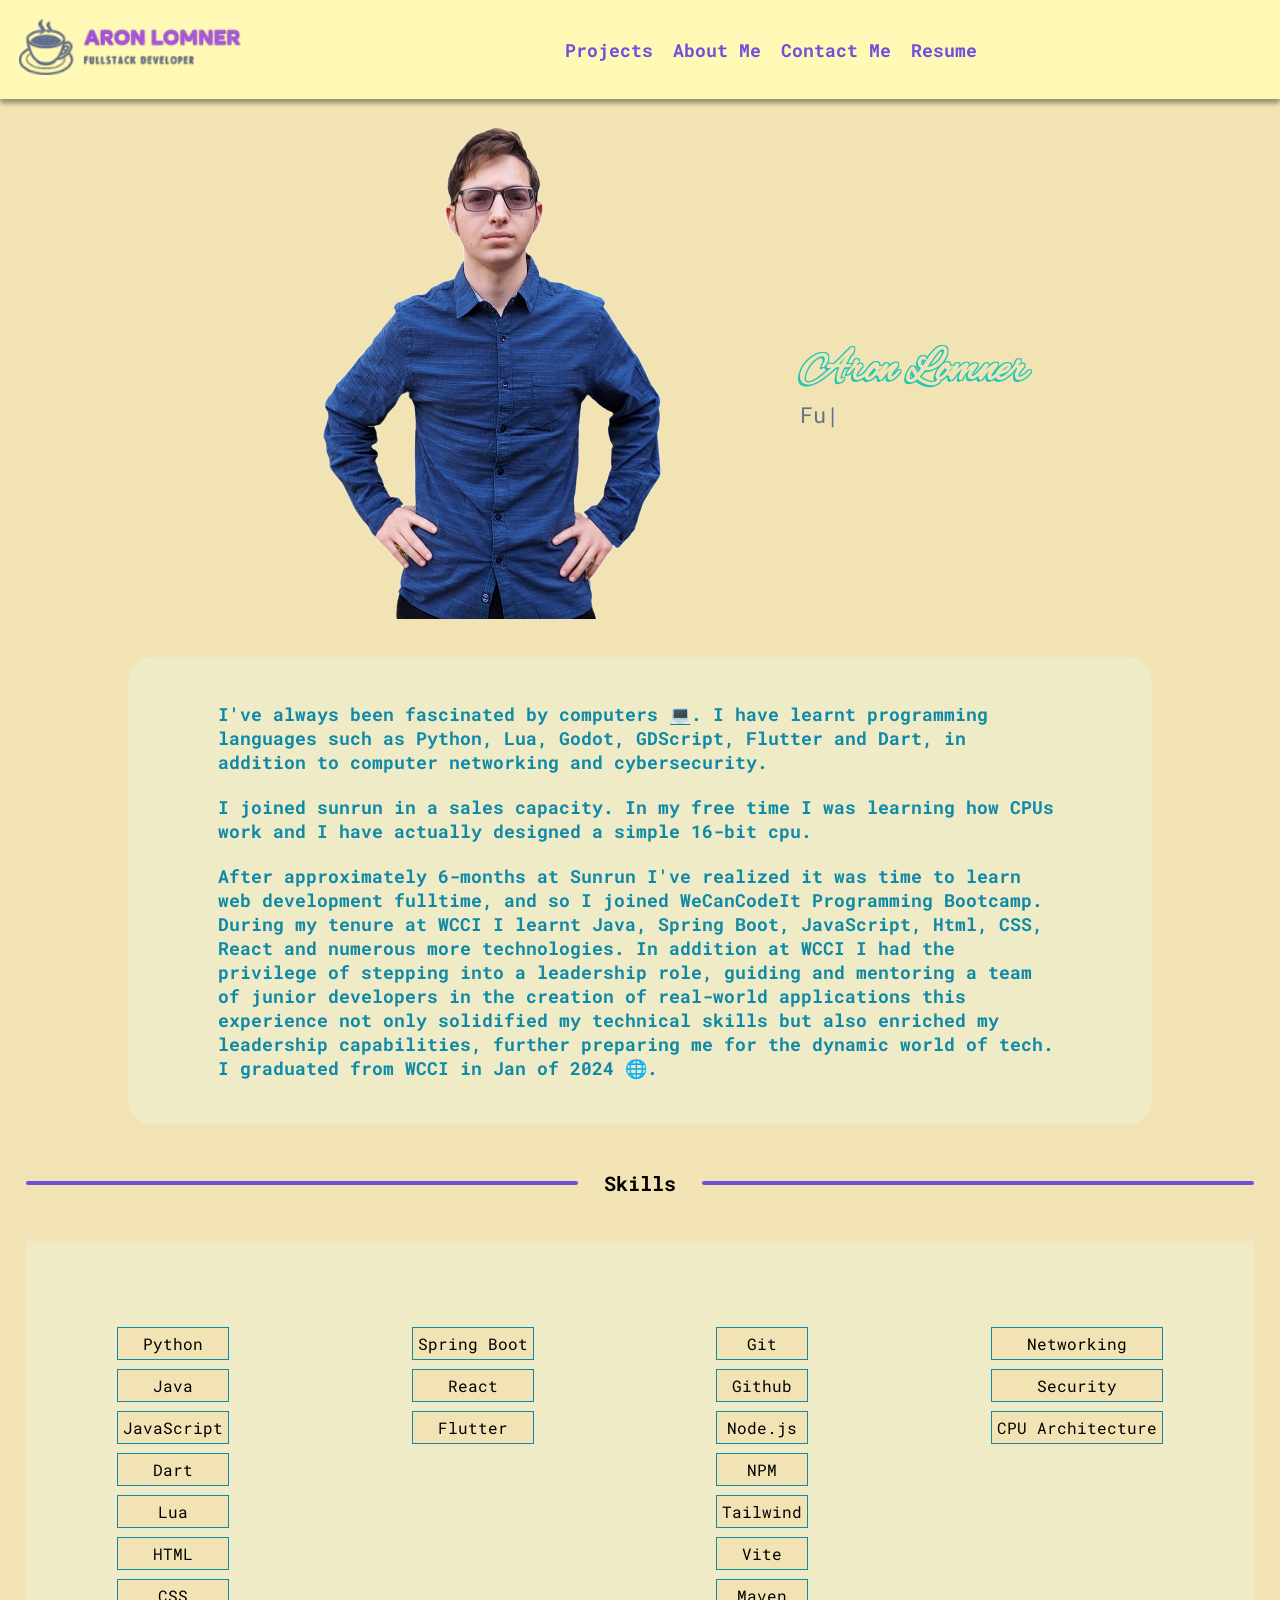
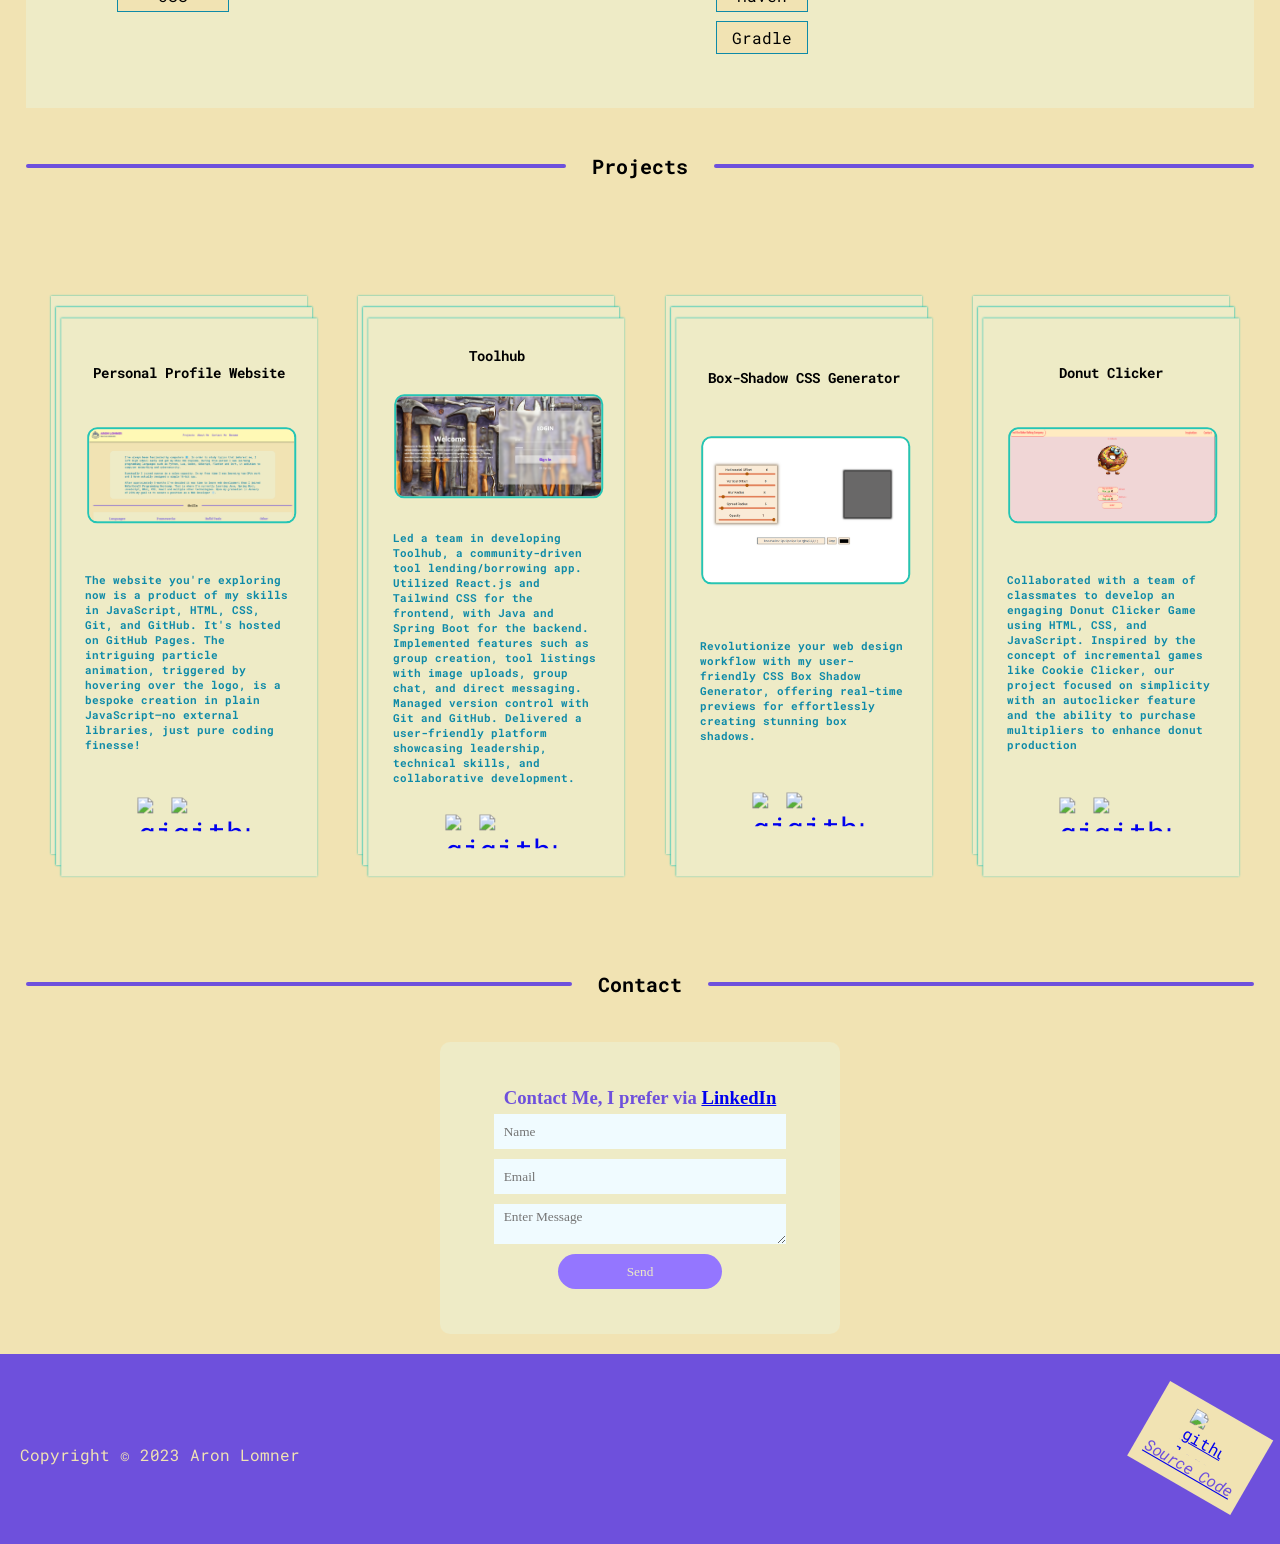
==== commit 10527b1f: "added favicon" ====
--- a/index.html
+++ b/index.html
@@ -26,6 +26,7 @@
       href="https://fonts.googleapis.com/css2?family=Alex+Brush&display=swap"
       rel="stylesheet"
     />
+    <link rel="icon" type="image/x-icon" src="/assets/favicon.ico"/>
     <title>Aron Lomner</title>
   </head>
 
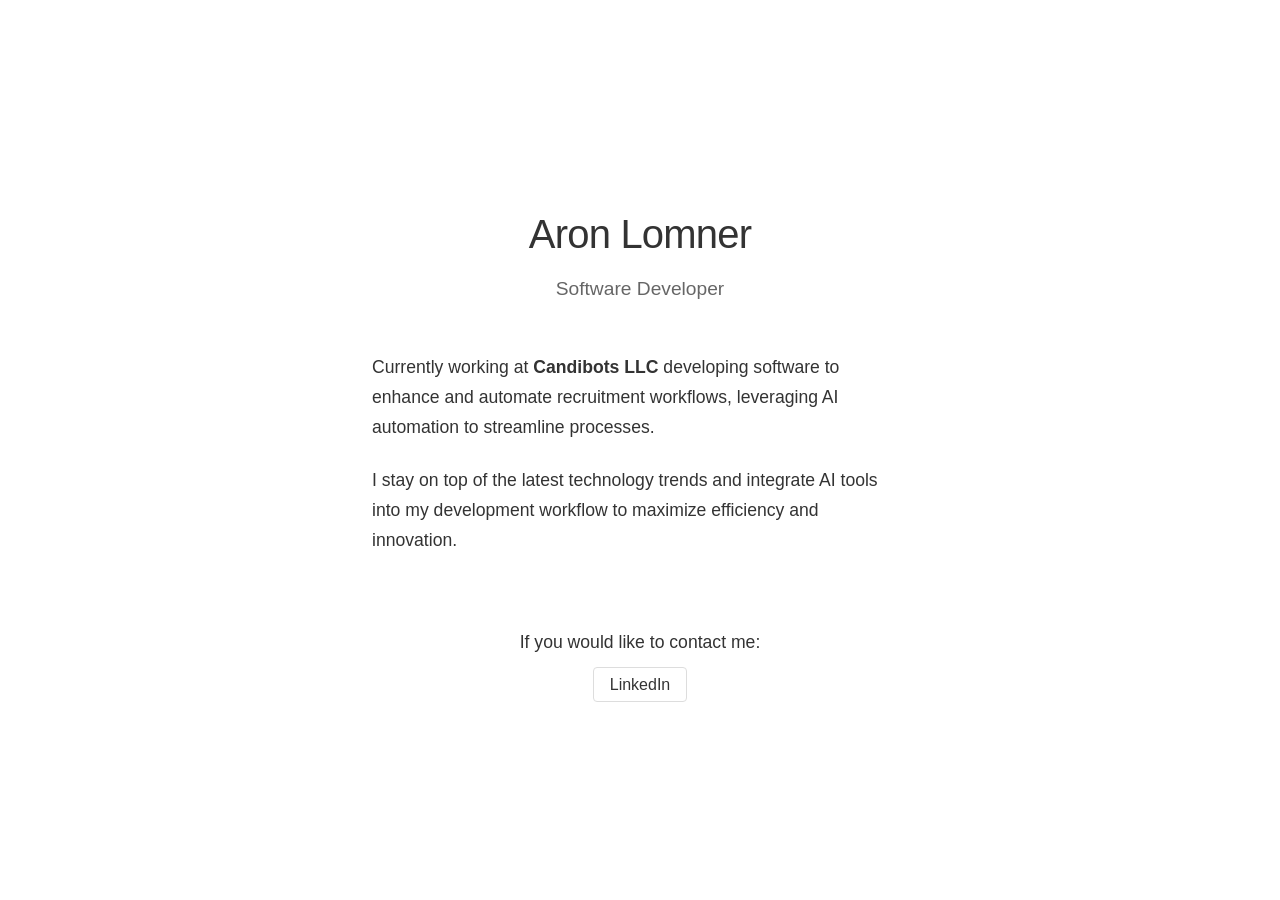
==== commit 1cc46d7f: "repalced the outdated page with a short simple site." ====
--- a/index.html
+++ b/index.html
@@ -1,372 +1,28 @@
 <!DOCTYPE html>
 <html lang="en">
-  <head>
-    <meta charset="UTF-8" />
-    <meta name="viewport" content="width=device-width, initial-scale=1.0" />
-    <link rel="stylesheet" href="styles.css" />
-    <link rel="preconnect" href="https://fonts.googleapis.com" />
-    <link rel="preconnect" href="https://fonts.gstatic.com" crossorigin />
-    <link
-      href="https://fonts.googleapis.com/css2?family=Orbitron&display=swap"
-      rel="stylesheet"
-    />
-    <link
-      href="https://fonts.googleapis.com/css2?family=Roboto+Mono&display=swap"
-      rel="stylesheet"
-    />
-    <link
-      href="https://fonts.googleapis.com/css2?family=Kumar+One+Outline&display=swap"
-      rel="stylesheet"
-    />
-    <link
-      href="https://fonts.googleapis.com/css2?family=Knewave&display=swap"
-      rel="stylesheet"
-    />
-    <link
-      href="https://fonts.googleapis.com/css2?family=Alex+Brush&display=swap"
-      rel="stylesheet"
-    />
-    <link rel="icon" type="image/x-icon" src="/assets/favicon.ico"/>
+<head>
+    <meta charset="UTF-8">
+    <meta name="viewport" content="width=device-width, initial-scale=1.0">
     <title>Aron Lomner</title>
-  </head>
+    <link rel="stylesheet" href="styles.css">
+    <link rel="icon" type="image/svg+xml" href="/favicon.svg">
+</head>
+<body>
+    <main>
+        <header>
+            <h1>Aron Lomner</h1>
+            <p class="title">Software Developer</p>
+        </header>
 
-  <body>
-    <div id="navbar">
-      <a href="/" id="logo"></a>
-      <div class="buttons">
-        <div id="projects"><a href="#projects-section">Projects</a></div>
-        <div id="about-me"><a href="#bio">About Me</a></div>
-        <div id="contact"><a href="#contact-section">Contact Me</a></div>
-        <div id="resume">
-          <a
-            href="/assets//other/aron_public_resume.pdf"
-            target="_blank"
-            >Resume</a
-          >
-        </div>
-      </div>
-      <div id="hamburger-menu">
-        <div class="line l1"></div>
-        <div class="line l2"></div>
-        <div class="line l3"></div>
-      </div>
-    </div>
-    <div id="cover">
-      <div id="section">
-        <img id="me" src="/assets/images/me3.png" alt="picture of me" />
-        <div id="container">
-          <div id="greeting"></div>
-          <div id="name"></div>
-          <div id="occupation"></div>
-        </div>
-      </div>
-      <div id="bio">
-        <p>
-          I've always been fascinated by computers 💻. I have learnt programming
-          languages such as Python, Lua, Godot, GDScript, Flutter and Dart, in
-          addition to computer networking and cybersecurity.
-        </p>
-        <br />
-        <p>
-          I joined sunrun in a sales capacity. In my free time I was learning
-          how CPUs work and I have actually designed a simple 16-bit cpu.
-        </p>
-        <br />
-        <p>
-          After approximately 6-months at Sunrun I've realized it was time to
-          learn web development fulltime, and so I joined WeCanCodeIt
-          Programming Bootcamp. During my tenure at WCCI I learnt Java, Spring
-          Boot, JavaScript, Html, CSS, React and numerous more technologies. In
-          addition at WCCI I had the privilege of stepping into a leadership
-          role, guiding and mentoring a team of junior developers in the
-          creation of real-world applications this experience not only
-          solidified my technical skills but also enriched my leadership
-          capabilities, further preparing me for the dynamic world of tech. I
-          graduated from WCCI in Jan of 2024 🌐.
-        </p>
-      </div>
-    </div>
-    <div class="divider">
-      <div class="divline"></div>
-      <div class="divider_text">Skills</div>
-      <div class="divline"></div>
-    </div>
-    <div class="skills_section">
-      <ul class="skill_category">
-        <h1 class="skill_title">Languages</h1>
-        <li class="skill">Python</li>
-        <li class="skill">Java</li>
-        <li class="skill">JavaScript</li>
-        <li class="skill">Dart</li>
-        <li class="skill">Lua</li>
-        <li class="skill">HTML</li>
-        <li class="skill">CSS</li>
-      </ul>
-      <ul class="skill_category">
-        <h1 class="skill_title">Frameworks</h1>
-        <li class="skill">Spring Boot</li>
-        <li class="skill">React</li>
-        <li class="skill">Flutter</li>
-      </ul>
-      <ul class="skill_category">
-        <h1 class="skill_title">Build Tools</h1>
-        <li class="skill">Git</li>
-        <li class="skill">Github</li>
-        <li class="skill">Node.js</li>
-        <li class="skill">NPM</li>
-        <li class="skill">Tailwind</li>
-        <li class="skill">Vite</li>
-        <li class="skill">Maven</li>
-        <li class="skill">Gradle</li>
-      </ul>
-      <ul class="skill_category">
-        <h1 class="skill_title">Other</h1>
-        <p class="skill">Networking</p>
-        <p class="skill">Security</p>
-        <p class="skill">CPU Architecture</p>
-      </ul>
-    </div>
-    <div class="divider">
-      <div class="divline"></div>
-      <div class="divider_text">Projects</div>
-      <div class="divline"></div>
-    </div>
-    <div id="projects-section">
-      <div class="project_container">
-        <div class="project_bg bg0"></div>
-        <div class="project_bg bg1"></div>
-        <div class="project_bg bg2"></div>
-        <div class="project_bg bg3 project">
-          <h1 class="project_title">Personal Profile Website</h1>
-          <a class="project_img_anchor" href="/" target="_blank"
-            ><img
-              class="project_img"
-              src="/assets/images/personalprofile.png"
-              alt="this website"
-          /></a>
+        <section class="about">
+            <p>Currently working at <strong>Candibots LLC</strong> developing software to enhance and automate recruitment workflows, leveraging AI automation to streamline processes.</p>
+            <p>I stay on top of the latest technology trends and integrate AI tools into my development workflow to maximize efficiency and innovation.</p>
+        </section>
 
-          <p class="project_description">
-            The website you're exploring now is a product of my skills in
-            JavaScript, HTML, CSS, Git, and GitHub. It's hosted on GitHub Pages.
-            The intriguing particle animation, triggered by hovering over the
-            logo, is a bespoke creation in plain JavaScript—no external
-            libraries, just pure coding finesse!
-          </p>
-          <div class="icons">
-            <a
-              href="https://github.com/Aron-Lomner/aron-lomner.github.io"
-              target="_blank"
-              class="github_icon"
-              ><img
-                src="/assets/images/github-mark.png"
-                alt="github-logo"
-                class="icon_logo"
-              />
-              <img
-                src="/assets//images/GitHub_Logo.png"
-                alt="github-text-logo"
-                class="test_logo"
-              />
-            </a>
-          </div>
-        </div>
-      </div>
-      <div class="project_container">
-        <div class="project_bg bg0"></div>
-        <div class="project_bg bg1"></div>
-        <div class="project_bg bg2"></div>
-        <div class="project_bg bg3 project">
-          <h1 class="project_title">Toolhub</h1>
-          <a
-            class="project_img_anchor"
-              href="https://github.com/Aron-Lomner/tool_hub.git"
-            target="_blank"
-            ><img
-              class="project_img"
-              src="/assets/images/toolhub.png"
-              alt="toolhub web app"
-          /></a>
-
-          <p class="project_description">
-            Led a team in developing Toolhub, a community-driven tool
-            lending/borrowing app. Utilized React.js and Tailwind CSS for the
-            frontend, with Java and Spring Boot for the backend. Implemented
-            features such as group creation, tool listings with image uploads,
-            group chat, and direct messaging. Managed version control with Git
-            and GitHub. Delivered a user-friendly platform showcasing
-            leadership, technical skills, and collaborative development.
-          </p>
-          <div class="icons">
-            <a
-              href="https://github.com/Aron-Lomner/tool_hub.git"
-              target="_blank"
-              class="github_icon"
-              ><img
-                src="/assets/images/github-mark.png"
-                alt="github-logo"
-                class="icon_logo"
-              />
-              <img
-                src="/assets//images/GitHub_Logo.png"
-                alt="github-text-logo"
-                class="test_logo"
-              />
-            </a>
-          </div>
-        </div>
-      </div>
-      <div class="project_container">
-        <div class="project_bg bg0"></div>
-        <div class="project_bg bg1"></div>
-        <div class="project_bg bg2"></div>
-        <div class="project_bg bg3 project">
-          <h1 class="project_title">Box-Shadow CSS Generator</h1>
-          <a
-            class="project_img_anchor"
-            href="https://www.aronlomner.com/css-box-shadow-generator/"
-            target="_blank"
-            ><img
-              class="project_img"
-              src="/assets/images/shadow-gen.png"
-              alt="box shadow generator website"
-          /></a>
-
-          <p class="project_description">
-            Revolutionize your web design workflow with my user-friendly CSS Box
-            Shadow Generator, offering real-time previews for effortlessly
-            creating stunning box shadows.
-          </p>
-          <div class="icons">
-            <a
-              href="https://github.com/Aron-Lomner/css-box-shadow-generator"
-              target="_blank"
-              class="github_icon"
-              ><img
-                src="/assets/images/github-mark.png"
-                alt="github-logo"
-                class="icon_logo"
-              />
-              <img
-                src="/assets//images/GitHub_Logo.png"
-                alt="github-text-logo"
-                class="test_logo"
-              />
-            </a>
-          </div>
-        </div>
-      </div>
-      <div class="project_container">
-        <div class="project_bg bg0"></div>
-        <div class="project_bg bg1"></div>
-        <div class="project_bg bg2"></div>
-        <div class="project_bg bg3 project">
-          <h1 class="project_title">Donut Clicker</h1>
-          <a
-            class="project_img_anchor"
-            href="https://www.aronlomner.com/Donut_Clicker/"
-            target="_blank"
-            ><img
-              class="project_img"
-              src="/assets/images/donut_clickerpng.png"
-              alt="donut clicker game"
-          /></a>
-
-          <p class="project_description">
-            Collaborated with a team of classmates to develop an engaging Donut
-            Clicker Game using HTML, CSS, and JavaScript. Inspired by the
-            concept of incremental games like Cookie Clicker, our project
-            focused on simplicity with an autoclicker feature and the ability to
-            purchase multipliers to enhance donut production
-          </p>
-          <div class="icons">
-            <a
-              href="https://github.com/Aron-Lomner/Donut_Clicker/"
-              target="_blank"
-              class="github_icon"
-              ><img
-                src="/assets/images/github-mark.png"
-                alt="github-logo"
-                class="icon_logo"
-              />
-              <img
-                src="/assets//images/GitHub_Logo.png"
-                alt="github-text-logo"
-                class="test_logo"
-              />
-            </a>
-          </div>
-        </div>
-      </div>
-    </div>
-    <div class="divider">
-      <div class="divline"></div>
-      <div class="divider_text">Contact</div>
-      <div class="divline"></div>
-    </div>
-    <div id="contact-section">
-      <div id="contact-parent">
-        <!-- a6091169-d56b-48b0-9ea2-58126f3c40ed -->
-        <form
-          action="https://api.web3forms.com/submit"
-          method="POST"
-          class="contact"
-        >
-          <h3 class="contact">
-            Contact Me, I prefer via
-            <a href="https://www.linkedin.com/in/aron-lomner-032643299/"
-              >LinkedIn</a
-            >
-          </h3>
-          <input
-            type="hidden"
-            name="access_key"
-            value="a6091169-d56b-48b0-9ea2-58126f3c40ed"
-          />
-          <input
-            class="contact"
-            type="text"
-            name="name"
-            required
-            placeholder="Name"
-          />
-          <input
-            class="contact"
-            type="email"
-            name="email"
-            required
-            placeholder="Email"
-          />
-          <textarea
-            placeholder="Enter Message"
-            class="contact"
-            name="message"
-            required
-          ></textarea>
-          <input
-            type="hidden"
-            name="redirect"
-            value="https://web3forms.com/success"
-          />
-          <button class="contact" type="submit">Send</button>
-        </form>
-      </div>
-    </div>
-    <footer>
-      <p class="footer">Copyright ©️ 2023 Aron Lomner</p>
-      <a
-        href="https://github.com/Aron-Lomner/aron-lomner.github.io"
-        target="_blank"
-        class="footer"
-      >
-        <img
-          src="assets/images/github-mark.png"
-          alt="github logo"
-          class="footer"
-        />
-        <p class="footer view-source">Source Code</p>
-      </a>
-    </footer>
-  </body>
-  <script type="module" src="/js/particles.js"></script>
-  <script type="module" src="/js/main.js"></script>
-</html>
+        <section class="contact">
+            <p>If you would like to contact me:</p>
+            <a href="https://www.linkedin.com/in/aron-lomner-032643299/" target="_blank">LinkedIn</a>
+        </section>
+    </main>
+</body>
+</html>
--- a/styles.css
+++ b/styles.css
@@ -1,519 +1,90 @@
-/* #627091
-#A650DC */
-:root {
-    --main-color: rgb(241, 227, 179);
-    --second-bg: rgb(238, 235, 198);
-    --secondary-color: #0e8aa8;
-    --color3: rgb(36, 197, 181);
-    --color4: rgb(7, 107, 99);
-    --purple: #6e50dc;
-    --purple-light: #9476ff;
-    --navbar: rgb(255, 249, 181);
-    --navbar-shadow: rgb(141, 140, 107);
-}
-
 * {
     margin: 0;
     padding: 0;
+    box-sizing: border-box;
 }
 
 body {
-    background-color: var(--main-color);
-    color: var(--color5);
-    font-family: "Roboto Mono";
+    font-family: -apple-system, BlinkMacSystemFont, 'Segoe UI', Roboto, Oxygen, Ubuntu, Cantarell, sans-serif;
+    line-height: 1.6;
+    color: #333;
+    background-color: #fff;
 }
 
-
-
-/* navbar */
-#navbar {
-    z-index: 10;
-    position: sticky;
-    top: 0px;
+main {
+    max-width: 600px;
+    margin: 0 auto;
+    padding: 4rem 2rem;
+    min-height: 100vh;
     display: flex;
-    justify-content: space-between;
-    align-items: center;
-    background-color: var(--navbar);
-    color: var(--purple);
-    box-shadow: 0px 4px 5px 0px var(--navbar-shadow);
+    flex-direction: column;
+    justify-content: center;
 }
 
-.buttons {
-    display: flex;
+header {
+    text-align: center;
+    margin-bottom: 3rem;
 }
 
-.buttons div {
-    margin: 10px;
+h1 {
+    font-size: 2.5rem;
+    font-weight: 300;
+    margin-bottom: 0.5rem;
+    letter-spacing: -0.02em;
 }
 
-.buttons a {
-    color: inherit;
-    text-decoration: none;
-    font-size: large;
-    font-weight: bold;
+.title {
+    font-size: 1.2rem;
+    color: #666;
+    font-weight: 400;
 }
 
-.buttons a:hover {
-    text-decoration: underline var(--secondary-color) 3px;
+.about {
+    margin-bottom: 3rem;
 }
 
-#logo {
-    margin: 10px;
+.about p {
+    font-size: 1.1rem;
+    margin-bottom: 1.5rem;
+    line-height: 1.7;
 }
 
-
-
-#hamburger-menu {
-    display: hidden;
-}
-
-
-
-/* Cover */
-#section {
-    display: flex;
-    flex-wrap: wrap;
-    justify-content: center;
-    align-items: center;
-    margin: 0px 10% 0px 10%;
-    /* border-bottom: 2px solid #27d2fd; */
-}
-
-#me {
-    margin: 20px 50px 20px 20px;
-    width: 500px;
-    max-width: 70vw;
-}
-
-#greeting {
-    color: var(--purple);
-    font-size: 28px;
-    font-weight: 700;
-    font-family: "kumar One Outline";
+.contact {
     text-align: center;
 }
 
-#name {
-    color: var(--main-color);
-    text-shadow: -2px 2px 0px var(--color3),
-        1px -1px 0px var(--color3), 1px 1px 0px var(--color3),
-        -1px -1px 0px var(--color3);
-    font-family: "Alex Brush";
-    font-size: 46px;
-    font-weight: 800;
+.contact p {
+    margin-bottom: 1rem;
+    font-size: 1.1rem;
 }
 
-#occupation {
-    color: #627091;
-    font-size: 22px;
-    width: 251px;
-    margin-bottom: 2vh;
+.contact a {
+    color: #333;
+    text-decoration: none;
+    font-weight: 500;
+    padding: 0.5rem 1rem;
+    border: 1px solid #ddd;
+    border-radius: 4px;
+    transition: all 0.2s ease;
 }
 
-#bio {
-    background-color: var(--second-bg);
-    border-radius: 25px;
-    margin-left: 10vw;
-    margin-right: 10vw;
-    padding: 5vh 7vw;
+.contact a:hover {
+    background-color: #333;
+    color: #fff;
+    border-color: #333;
 }
 
-#bio p {
-    color: var(--secondary-color);
-    font-family: "Roboto Mono";
-    font-size: large;
-    font-weight: bold;
-}
-
-/* Divide */
-.divider {
-    display: flex;
-    justify-content: center;
-    align-items: center;
-    margin: 5vh 2vw;
-}
-
-.divline {
-    height: 4px;
-    width: 100vw;
-    background-color: var(--purple);
-    border-radius: 50px;
-}
-
-.divider_text {
-    margin: 0px 2vw;
-    font-size: 20px;
-    font-weight: 900;
-}
-
-/* Skills */
-.skills_section {
-    background: var(--second-bg);
-    display: flex;
-    justify-content: space-around;
-    flex-wrap: wrap;
-    margin: 2vh 2vw;
-}
-
-.skill_category {
-    list-style: none;
-    padding: 5vh 5vw;
-}
-
-.skill_title {
-    font-family: "kumar One Outline";
-    color: var(--purple);
-    font-size: large;
-    text-align: center;
-}
-
-.skill {
-    background: var(--main-color);
-    margin: 1vh 1vw;
-    padding: 5px;
-    text-align: center;
-    border: var(--secondary-color) solid 1px;
-    /* border-radius: 25px; */
-}
-
-/* Project*/
-#projects-section {
-    display: flex;
-    flex-direction: row;
-    flex-wrap: wrap;
-    justify-content: center;
-    align-items: center;
-}
-
-.project_container {
-    margin: 8vh 2vw;
-}
-
-.project_bg {
-    width: 20vw;
-    min-width: 230px;
-    min-height: 62vh;
-    background-color: var(--second-bg);
-    box-shadow: 0px 0px 2px 0px var(--color3);
-}
-
-@media screen and (min-width: 601px) {
-
-
-    .bg1,
-    .bg2,
-    .bg3 {
-        position: absolute;
-        transition: transform 0.5s ease;
+@media (max-width: 768px) {
+    main {
+        padding: 2rem 1rem;
     }
-
-    .bg1 {
-        z-index: 1;
-        transform: translate(2%, -98%);
+    
+    h1 {
+        font-size: 2rem;
     }
-
-    .bg2 {
-        z-index: 2;
-        transform: translate(2%, -98%);
+    
+    .about p {
+        font-size: 1rem;
     }
-
-    .bg3 {
-        z-index: 3;
-        transform: translate(4%, -96%);
-    }
-
-    .project_container:hover .bg1 {
-        transform: translate(4%, -96%);
-    }
-
-    .project_container:hover .bg2 {
-        transform: translate(8%, -92%);
-    }
-
-    .project_container:hover .bg3 {
-        transform: translate(12%, -88%);
-    }
-}
-
-.project {
-    display: flex;
-    flex-direction: column;
-    justify-content: space-evenly;
-    align-items: center;
-    width: 20vw;
-}
-
-.project_title {
-    font-size: 14px;
-    font-family: "Roboto Mono";
-    text-align: center;
-}
-
-.project_img_anchor {
-    width: 80%;
-}
-
-.project_img {
-    width: 100%;
-    border-radius: 10px;
-    border: 2px solid var(--color3);
-    transition: transform .5s ease;
-}
-
-.project_img:hover {
-    transform: scale(1.25);
-}
-
-.project_description {
-    color: var(--secondary-color);
-    font-family: "Roboto Mono";
-    font-size: 11px;
-    font-weight: bold;
-    margin: 0px 24px;
-}
-
-.icons {
-    display: flex;
-    flex-direction: row;
-    justify-content: space-around;
-    align-items: center;
-    width: 100%;
-}
-
-.github_icon {
-    height: 34px;
-    aspect-ratio: 125/41;
-    border-radius: 10px;
-    margin: 0px;
-}
-
-.github_icon .icon_logo {
-    height: 100%;
-
-    aspect-ratio: 1;
-}
-
-.github_icon .test_logo {
-    width: 80%;
-}
-
-.icons a {
-    text-decoration: none;
-    font-size: 30px;
-    display: flex;
-}
-
-
-/* Contact me */
-#contact-section {
-    display: flex;
-    justify-content: center;
-}
-
-#contact-parent {
-    background: var(--second-bg);
-    display: flex;
-    justify-content: center;
-    padding: 5vh 5vw;
-    /* min-width: 50vw; */
-    margin-bottom: 20px;
-    border-radius: 10px;
-
-}
-
-h3.contact {
-    color: var(--purple);
-    font-family: "Roboto";
-}
-
-form.contact {
-    display: flex;
-    flex-direction: column;
-    align-items: center;
-}
-
-input.contact,
-textarea.contact {
-    margin: 5px;
-    height: 35px;
-    min-width: 100%;
-    border: none;
-    border-radius: none;
-    background-color: rgb(240, 251, 255);
-    padding: 0px 10px;
-    font-family: "Roboto";
-}
-
-input.contact:focus,
-textarea.contact:focus {
-    outline: none;
-}
-
-textarea.contact {
-    padding-top: 5px;
-}
-
-button.contact {
-    background-color: var(--purple-light);
-    border: none;
-    border-radius: 100px;
-    height: 35px;
-    min-width: 60%;
-    color: var(--second-bg);
-    font-family: "Roboto";
-    margin-top: 5px;
-
-}
-
-button.contact:hover {
-    background-color: var(--purple);
-    cursor: pointer;
-}
-
-/* Footer */
-footer {
-    display: flex;
-    align-items: center;
-    justify-content: space-between;
-    background-color: var(--purple);
-    color: var(--main-color);
-    padding: 10px 0px 0px 0px;
-    height: 20vh;
-    overflow-x: hidden;
-    padding-left: 20px;
-}
-
-a.footer {
-    right: 10px;
-    display: flex;
-    flex-direction: column;
-    justify-content: center;
-    align-items: center;
-    background-color: var(--main-color);
-    padding: 10px;
-    margin: 10px;
-    transform: rotateZ(30deg) translateX(-10%);
-    transition: transform .5s ease;
-}
-
-a.footer:hover {
-    transform: rotateZ(0deg);
-}
-
-img.footer {
-    height: 5vh;
-    width: 5vh;
-}
-
-p.footer.view-source {
-    color: var(--purple);
-    font-style: italic;
-    text-align: center;
-}
-
-@media screen and (max-width: 600px) {
-    a.footer {
-        transform: rotate(0deg);
-        margin: 0px;
-    }
-
-    footer {
-        margin-right: 5px;
-        margin-bottom: 5px;
-    }
-
-    .buttons {
-        display: block;
-        min-height: 100vh;
-        position: fixed;
-        flex-direction: column;
-        top: 0;
-        left: -250px;
-        width: 250px;
-        height: 100%;
-        padding: 15vh 0px 0px 0px;
-        background-color: var(--second-bg);
-        transition: left 0.5s ease;
-        z-index: 1;
-    }
-
-    .buttons.selected {
-        left: 0px;
-        padding: 15vh 0px 0px 0px;
-    }
-
-    .bg0,
-    .bg1,
-    .bg2 {
-        display: none;
-    }
-
-    .bg3 {
-        position: static;
-    }
-
-    .project_container {
-        margin: 5vw 2vw;
-    }
-
-    .project_img:hover {
-        transform: none;
-    }
-
-    #logo {
-        margin-left: auto;
-        margin-right: auto;
-    }
-
-    #hamburger-menu {
-        display: flex;
-        flex-direction: column;
-        margin-right: 5vw;
-        z-index: 2;
-    }
-
-    #hamburger-menu .line {
-        display: visible;
-        background-color: var(--purple);
-        width: 40px;
-        height: 5px;
-        margin-top: 5px;
-        border-radius: 10px;
-        transition: transform 0.5s ease;
-    }
-
-    #hamburger-menu .l2 {
-        transition: width .5s ease;
-    }
-
-    #hamburger-menu.selected .l2 {
-        width: 0px;
-    }
-
-
-    #hamburger-menu.selected .l1 {
-        transform: translateY(10px) rotate(45deg);
-    }
-
-    #hamburger-menu.selected .l3 {
-        transform: translateY(-10px) rotate(-45deg);
-
-    }
-
-
-
-
-    #bio p {
-        font-size: 11px;
-        font-weight: normal;
-    }
-
-
-}
-
-/* Make projects smaller to ensure the project transform animation doesn't push off screen and induce horizontal scroll bar for tiny screens (Galaxy Fold) */
-@media screen and (max-width:300px) {
-    .project_bg {
-        min-width: 200px;
-    }
+    
 }
